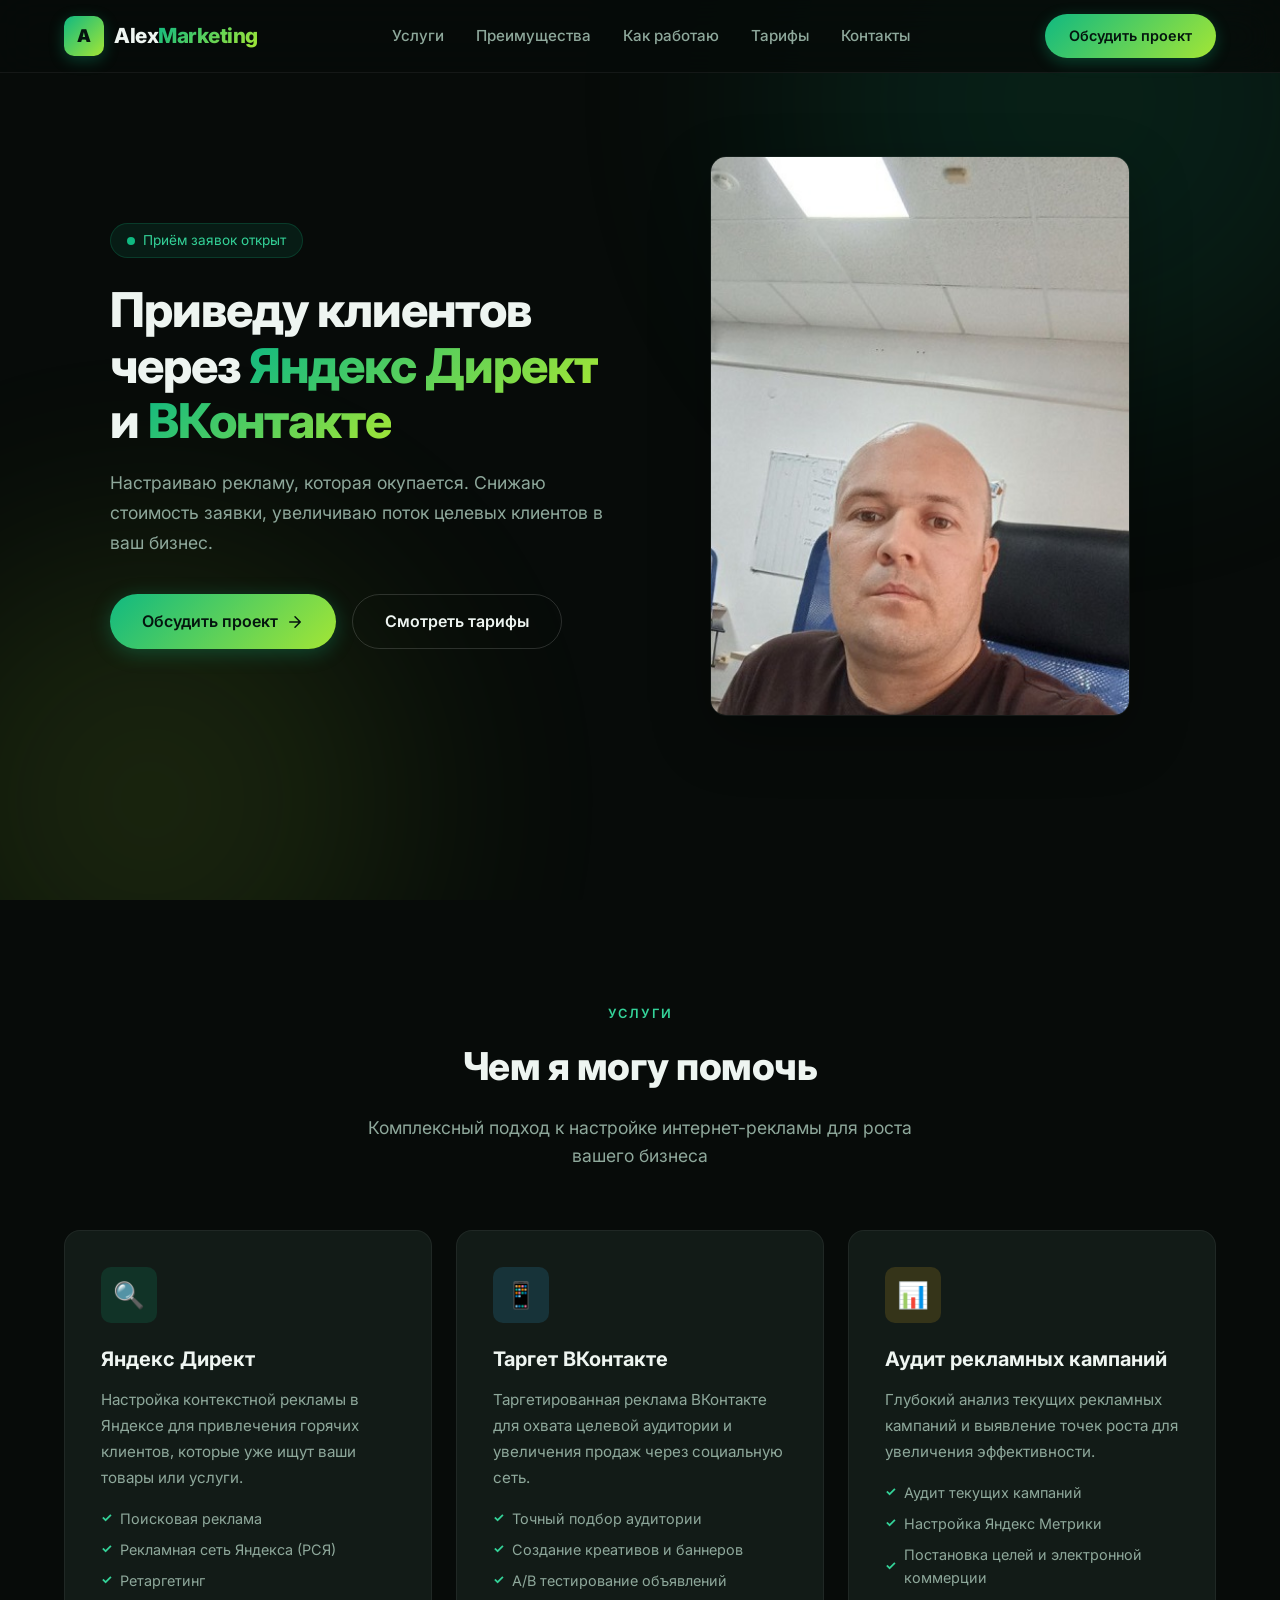
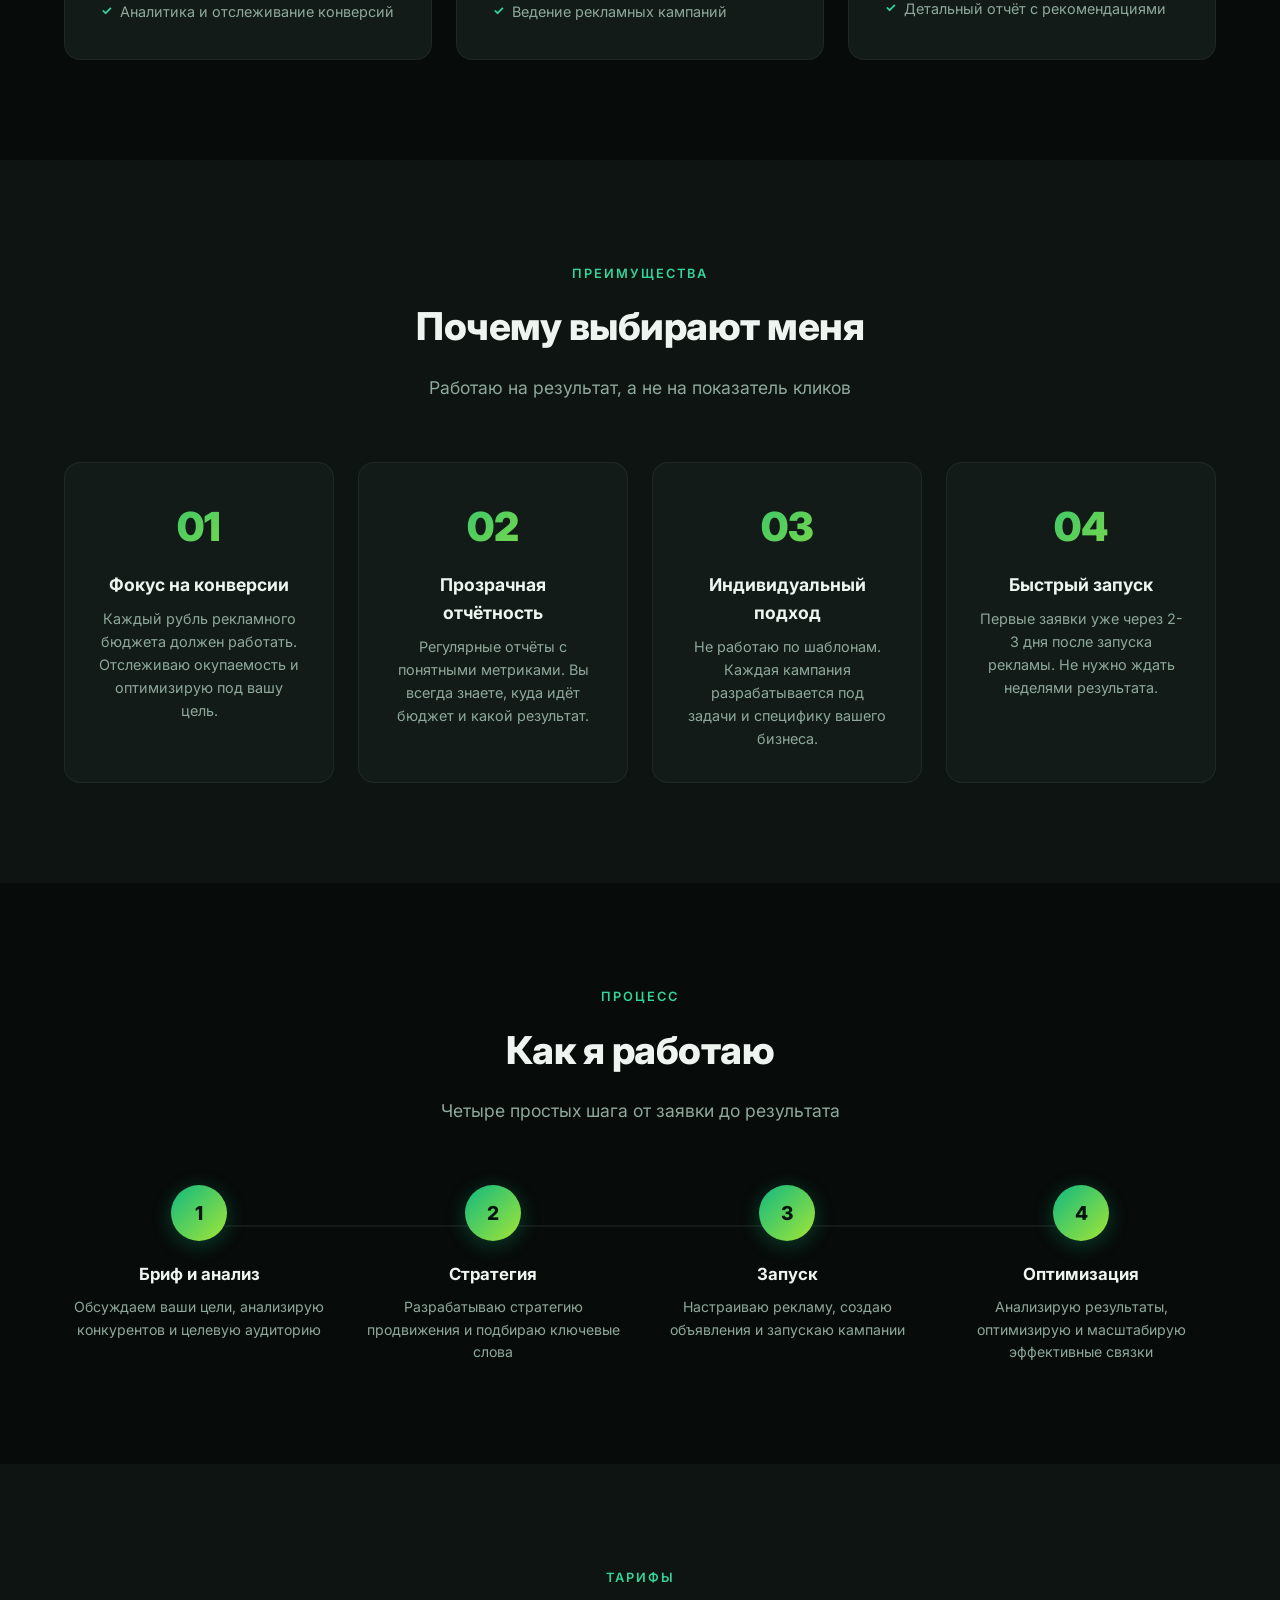
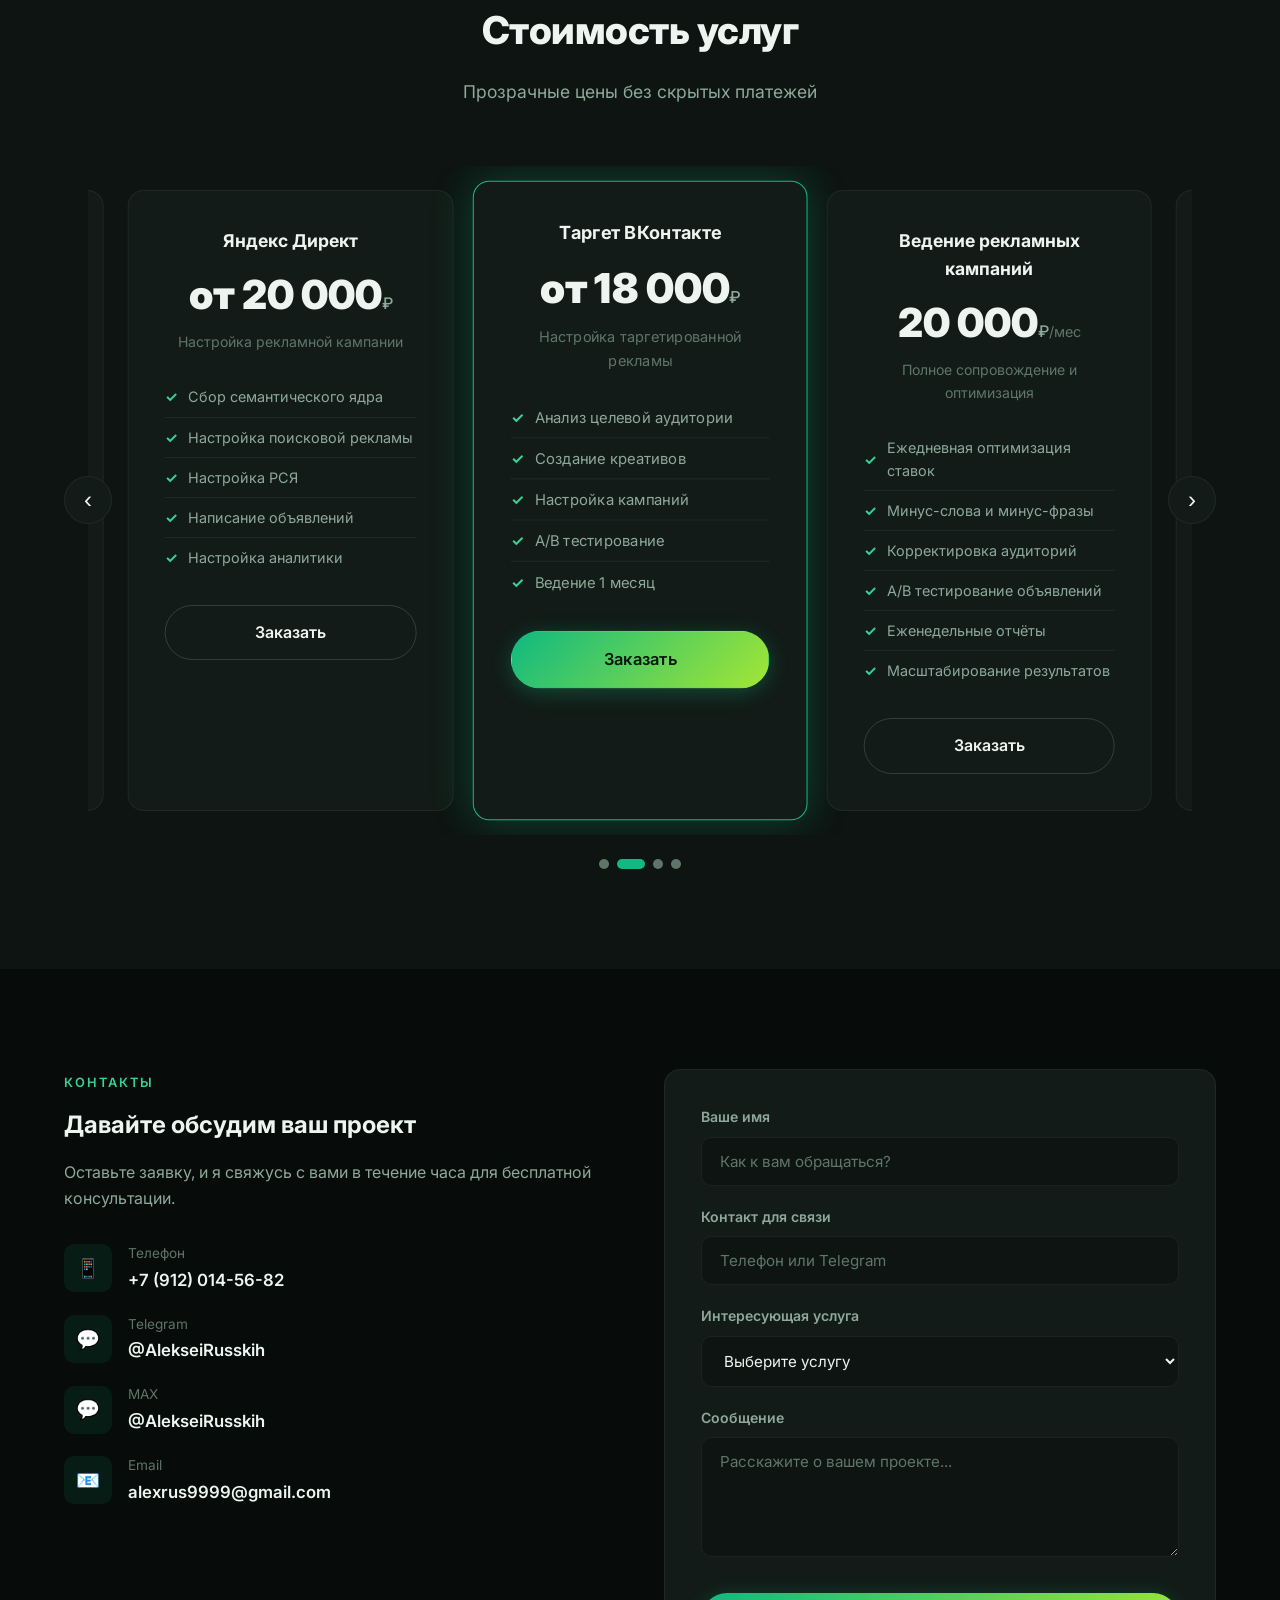
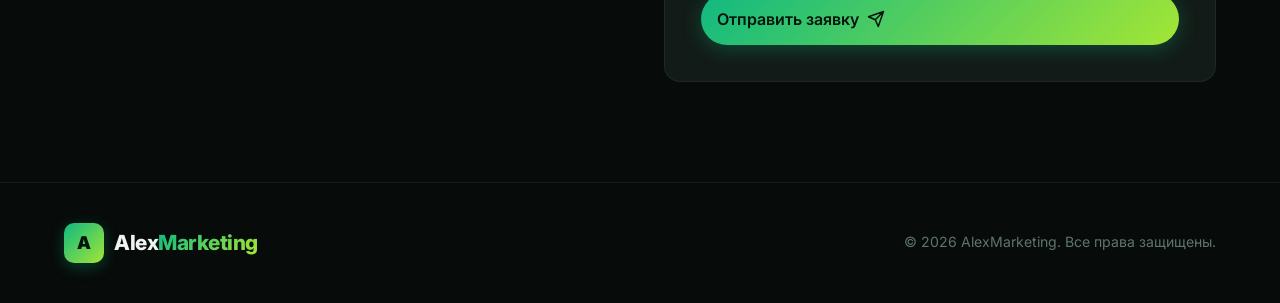
==== newsite.html @ b5abbef8 "Add files via upload" ====
﻿<!DOCTYPE html>
<html lang="ru">
<head>
    <meta charset="UTF-8">
    <meta name="viewport" content="width=device-width, initial-scale=1.0">
    <title>AlexMarketing — Настройка Яндекс Директ и таргета ВКонтакте</title>
    <link rel="preconnect" href="https://fonts.googleapis.com">
    <link href="https://fonts.googleapis.com/css2?family=Inter:wght@300;400;500;600;700;800;900&display=swap" rel="stylesheet">
    <style>
        *, *::before, *::after { margin: 0; padding: 0; box-sizing: border-box; }
        :root {
            --bg-primary: #070b09;
            --bg-secondary: #0d1411;
            --bg-card: #121b17;
            --bg-card-hover: #18241e;
            --accent: #10b981;
            --accent-light: #34d399;
            --accent-glow: rgba(16, 185, 129, 0.3);
            --accent-2: #a3e635;
            --text-primary: #eef5f1;
            --text-secondary: #8ea89b;
            --text-muted: #5f7569;
            --on-accent: #04150e;
            --border: rgba(255, 255, 255, 0.06);
            --gradient-1: linear-gradient(135deg, #10b981, #a3e635);
            --radius: 16px;
            --radius-sm: 10px;
            --transition: 0.3s cubic-bezier(0.4, 0, 0.2, 1);
        }
        html { scroll-behavior: smooth; }
        body {
            font-family: 'Inter', 'Segoe UI', -apple-system, BlinkMacSystemFont, Roboto, sans-serif;
            background: var(--bg-primary);
            color: var(--text-primary);
            line-height: 1.6;
            overflow-x: hidden;
        }
        a { text-decoration: none; color: inherit; transition: var(--transition); }
        ul { list-style: none; }
        .container { max-width: 1200px; margin: 0 auto; padding: 0 24px; }
        .bg-glow {
            position: fixed; top: 0; left: 0; width: 100%; height: 100%;
            pointer-events: none; z-index: 0; overflow: hidden;
        }
        .bg-glow::before, .bg-glow::after {
            content: ''; position: absolute; border-radius: 50%;
            filter: blur(120px); opacity: 0.12;
        }
        .bg-glow::before {
            width: 600px; height: 600px; background: var(--accent);
            top: -200px; right: -100px;
            animation: floatGlow 8s ease-in-out infinite;
        }
        .bg-glow::after {
            width: 500px; height: 500px; background: var(--accent-2);
            bottom: -150px; left: -100px;
            animation: floatGlow 10s ease-in-out infinite reverse;
        }
        @keyframes floatGlow {
            0%, 100% { transform: translate(0, 0) scale(1); }
            50% { transform: translate(40px, 30px) scale(1.1); }
        }
        header {
            position: fixed; top: 0; left: 0; right: 0; z-index: 100;
            background: rgba(7, 11, 9, 0.85);
            backdrop-filter: blur(20px);
            border-bottom: 1px solid var(--border);
        }
        header .container {
            display: flex; align-items: center; justify-content: space-between; height: 72px;
        }
        .logo {
            display: flex; align-items: center; gap: 10px;
            font-size: 1.3rem; font-weight: 800; letter-spacing: -0.5px;
        }
        .logo-icon {
            width: 40px; height: 40px; background: var(--gradient-1);
            border-radius: var(--radius-sm); display: flex; align-items: center;
            justify-content: center; font-size: 1.1rem; font-weight: 900;
            color: var(--on-accent); box-shadow: 0 4px 15px var(--accent-glow);
        }
        .logo-text span {
            background: var(--gradient-1);
            -webkit-background-clip: text;
            -webkit-text-fill-color: transparent;
            background-clip: text;
        }
        nav ul { display: flex; gap: 32px; }
        nav a { color: var(--text-secondary); font-weight: 500; font-size: 0.95rem; position: relative; }
        nav a::after {
            content: ''; position: absolute; bottom: -4px; left: 0;
            width: 0; height: 2px; background: var(--gradient-1);
            border-radius: 2px; transition: var(--transition);
        }
        nav a:hover { color: var(--text-primary); }
        nav a:hover::after { width: 100%; }
        .header-cta {
            background: var(--gradient-1); color: var(--on-accent); padding: 10px 24px;
            border-radius: 50px; font-weight: 600; font-size: 0.9rem;
            box-shadow: 0 4px 15px var(--accent-glow);
        }
        .header-cta:hover { transform: translateY(-1px); box-shadow: 0 6px 20px var(--accent-glow); }
        .burger {
            display: none; flex-direction: column; gap: 5px; cursor: pointer;
            background: none; border: none; padding: 4px;
        }
        .burger span { width: 26px; height: 2px; background: var(--text-primary); border-radius: 2px; transition: var(--transition); }
        .hero { position: relative; z-index: 1; min-height: 100vh; display: flex; align-items: center; padding-top: 72px; }
        .hero .container { display: grid; grid-template-columns: 1fr 1fr; gap: 60px; align-items: center; }
        .hero-badge {
            display: inline-flex; align-items: center; gap: 8px;
            background: rgba(16, 185, 129, 0.1); border: 1px solid rgba(16, 185, 129, 0.2);
            padding: 6px 16px; border-radius: 50px; font-size: 0.85rem;
            color: var(--accent-light); margin-bottom: 24px;
        }
        .hero-badge::before {
            content: ''; width: 8px; height: 8px; background: var(--accent);
            border-radius: 50%; animation: pulse 2s infinite;
        }
        @keyframes pulse {
            0%, 100% { opacity: 1; transform: scale(1); }
            50% { opacity: 0.5; transform: scale(1.5); }
        }
        .hero h1 { font-size: 3rem; font-weight: 800; line-height: 1.15; letter-spacing: -1px; margin-bottom: 20px; }
        .hero h1 .gradient-text {
            background: var(--gradient-1);
            -webkit-background-clip: text;
            -webkit-text-fill-color: transparent;
            background-clip: text;
        }
        .hero p { font-size: 1.1rem; color: var(--text-secondary); margin-bottom: 36px; max-width: 500px; line-height: 1.7; }
        .hero-buttons { display: flex; gap: 16px; flex-wrap: wrap; }
        .btn {
            display: inline-flex; align-items: center; gap: 8px; padding: 14px 32px;
            border-radius: 50px; font-weight: 600; font-size: 1rem; cursor: pointer;
            border: none; transition: var(--transition); font-family: inherit;
        }
        .btn-primary { background: var(--gradient-1); color: var(--on-accent); box-shadow: 0 4px 20px var(--accent-glow); }
        .btn-primary:hover { transform: translateY(-2px); box-shadow: 0 8px 30px var(--accent-glow); }
        .btn-outline { background: transparent; color: var(--text-primary); border: 1px solid rgba(255, 255, 255, 0.15); }
        .btn-outline:hover { border-color: var(--accent); background: rgba(16, 185, 129, 0.05); }
        .hero-visual { position: relative; display: flex; justify-content: center; }
        /* Фото на главном экране */
        .hero-photo {
            width: 100%;
            max-width: 420px;
            aspect-ratio: 3 / 4;
            border-radius: var(--radius);
            overflow: hidden;
            position: relative;
            border: 1px solid var(--border);
            box-shadow: 0 20px 60px rgba(0, 0, 0, 0.3);
            animation: floatPhoto 4s ease-in-out infinite;
        }
        .hero-photo img {
            position: absolute;
            inset: 0;
            width: 100%;
            height: 100%;
            object-fit: cover;
            object-position: top center;
        }
        .hero-photo-placeholder {
            position: absolute;
            inset: 0;
            background: var(--bg-card);
            display: flex;
            flex-direction: column;
            align-items: center;
            justify-content: center;
            display: none;
        }
        @keyframes floatPhoto {
            0%, 100% { transform: translateY(0); }
            50% { transform: translateY(-8px); }
        }
        .hero-card {
            background: var(--bg-card); border: 1px solid var(--border);
            border-radius: var(--radius); padding: 32px; width: 100%; max-width: 440px;
            box-shadow: 0 20px 60px rgba(0, 0, 0, 0.3);
        }
        .hero-card-header { display: flex; align-items: center; gap: 8px; margin-bottom: 24px; }
        .hero-card-dot { width: 12px; height: 12px; border-radius: 50%; }
        .dot-red { background: #ef4444; }
        .dot-yellow { background: #eab308; }
        .dot-green { background: #22c55e; }
        .stat-grid { display: grid; grid-template-columns: 1fr 1fr; gap: 16px; }
        .stat-item { background: var(--bg-secondary); border-radius: var(--radius-sm); padding: 20px; text-align: center; }
        .stat-number {
            font-size: 1.8rem; font-weight: 800;
            background: var(--gradient-1);
            -webkit-background-clip: text;
            -webkit-text-fill-color: transparent;
            background-clip: text;
        }
        .stat-label { font-size: 0.8rem; color: var(--text-muted); margin-top: 4px; text-transform: uppercase; letter-spacing: 0.5px; }
        .floating-badge {
            position: absolute; background: var(--bg-card); border: 1px solid var(--border);
            border-radius: var(--radius-sm); padding: 12px 18px; display: flex;
            align-items: center; gap: 10px; font-size: 0.85rem; font-weight: 600;
            box-shadow: 0 10px 30px rgba(0, 0, 0, 0.2); animation: float 4s ease-in-out infinite;
        }
        .floating-badge.top-right { top: -20px; right: -20px; }
        .floating-badge.bottom-left { bottom: -15px; left: -20px; animation-delay: 2s; }
        @keyframes float {
            0%, 100% { transform: translateY(0); }
            50% { transform: translateY(-10px); }
        }
        section { position: relative; z-index: 1; padding: 100px 0; }
        .section-header { text-align: center; margin-bottom: 60px; }
        .section-label {
            display: inline-block; font-size: 0.8rem; text-transform: uppercase;
            letter-spacing: 2px; color: var(--accent-light); font-weight: 600; margin-bottom: 12px;
        }
        .section-title { font-size: 2.4rem; font-weight: 800; letter-spacing: -0.5px; margin-bottom: 16px; }
        .section-subtitle { color: var(--text-secondary); font-size: 1.1rem; max-width: 600px; margin: 0 auto; }
        .services-grid { display: grid; grid-template-columns: repeat(3, 1fr); gap: 24px; }
        .service-card {
            background: var(--bg-card); border: 1px solid var(--border);
            border-radius: var(--radius); padding: 36px; transition: var(--transition);
            position: relative; overflow: hidden;
        }
        .service-card::before {
            content: ''; position: absolute; top: 0; left: 0; right: 0;
            height: 3px; background: var(--gradient-1); opacity: 0; transition: var(--transition);
        }
        .service-card:hover { background: var(--bg-card-hover); transform: translateY(-4px); border-color: rgba(16, 185, 129, 0.2); }
        .service-card:hover::before { opacity: 1; }
        .service-icon {
            width: 56px; height: 56px; border-radius: var(--radius-sm);
            display: flex; align-items: center; justify-content: center;
            font-size: 1.6rem; margin-bottom: 20px;
        }
        .service-icon.purple { background: rgba(16, 185, 129, 0.15); }
        .service-icon.cyan { background: rgba(56, 189, 248, 0.15); }
        .service-icon.pink { background: rgba(251, 191, 36, 0.15); }
        .service-icon.green { background: rgba(163, 230, 53, 0.15); }
        .service-card h3 { font-size: 1.25rem; font-weight: 700; margin-bottom: 12px; }
        .service-card p { color: var(--text-secondary); font-size: 0.95rem; line-height: 1.7; }
        .service-features { margin-top: 16px; display: flex; flex-direction: column; gap: 8px; }
        .service-features li { display: flex; align-items: center; gap: 8px; font-size: 0.9rem; color: var(--text-secondary); }
        .service-features li::before { content: '\2713'; color: var(--accent-light); font-weight: 700; font-size: 0.8rem; }
        .advantages-grid { display: grid; grid-template-columns: repeat(4, 1fr); gap: 24px; }
        .advantage-card {
            background: var(--bg-card); border: 1px solid var(--border);
            border-radius: var(--radius); padding: 32px; text-align: center; transition: var(--transition);
        }
        .advantage-card:hover { border-color: rgba(16, 185, 129, 0.2); transform: translateY(-4px); }
        .advantage-number {
            font-size: 2.5rem; font-weight: 900;
            background: var(--gradient-1);
            -webkit-background-clip: text;
            -webkit-text-fill-color: transparent;
            background-clip: text;
            margin-bottom: 12px;
        }
        .advantage-card h3 { font-size: 1.1rem; font-weight: 700; margin-bottom: 8px; }
        .advantage-card p { color: var(--text-secondary); font-size: 0.9rem; }
        .process-steps { display: grid; grid-template-columns: repeat(4, 1fr); gap: 24px; position: relative; }
        .process-steps::before {
            content: ''; position: absolute; top: 40px;
            left: 12.5%; right: 12.5%; height: 2px; background: var(--border);
        }
        .step { text-align: center; position: relative; }
        .step-number {
            width: 56px; height: 56px; border-radius: 50%;
            background: var(--gradient-1); display: flex; align-items: center;
            justify-content: center; font-size: 1.2rem; font-weight: 800; color: var(--on-accent);
            margin: 0 auto 20px; position: relative; z-index: 1; box-shadow: 0 4px 20px var(--accent-glow);
        }
        .step h3 { font-size: 1.05rem; font-weight: 700; margin-bottom: 8px; }
        .step p { color: var(--text-secondary); font-size: 0.88rem; }
        .pricing-grid { display: grid; grid-template-columns: repeat(3, 1fr); gap: 24px; }
        .pricing-card {
            background: var(--bg-card); border: 1px solid var(--border);
            border-radius: var(--radius); padding: 36px; text-align: center;
            transition: var(--transition); position: relative;
        }
        .pricing-card.featured { border-color: var(--accent); box-shadow: 0 0 40px var(--accent-glow); transform: scale(1.03); }
        .pricing-card.featured .pricing-badge { display: inline-block; }
        .pricing-badge {
            display: none; position: absolute; top: -12px; left: 50%;
            transform: translateX(-50%); background: var(--gradient-1);
            color: var(--on-accent); font-size: 0.75rem; font-weight: 700;
            padding: 4px 16px; border-radius: 50px; text-transform: uppercase; letter-spacing: 1px;
        }
        .pricing-card:hover { transform: translateY(-4px); border-color: rgba(16, 185, 129, 0.3); }
        .pricing-card.featured:hover { transform: scale(1.03) translateY(-4px); }
        /* Pricing slider */
        .pricing-slider {
            position: relative;
            display: flex;
            align-items: center;
            gap: 16px;
        }
        .pricing-viewport {
            overflow: hidden;
            flex: 1;
            padding: 24px 40px;
            margin: 0 -40px;
        }
        .pricing-track {
            display: flex;
            transition: transform 0.5s cubic-bezier(0.4, 0, 0.2, 1);
            gap: 24px;
        }
        .pricing-track .pricing-card {
            flex-shrink: 0;
            transition: border-color 0.4s, box-shadow 0.4s, transform 0.4s;
        }
        .pricing-card.active {
            border-color: var(--accent) !important;
            box-shadow: 0 0 40px var(--accent-glow);
            transform: scale(1.03);
        }
        .pricing-card.active .btn {
            background: var(--gradient-1) !important;
            color: var(--on-accent) !important;
            border-color: transparent !important;
            box-shadow: 0 4px 20px var(--accent-glow);
        }
        .slider-btn {
            width: 48px;
            height: 48px;
            border-radius: 50%;
            border: 1px solid var(--border);
            background: var(--bg-card);
            color: var(--text-primary);
            font-size: 1.5rem;
            cursor: pointer;
            display: flex;
            align-items: center;
            justify-content: center;
            transition: var(--transition);
            flex-shrink: 0;
            z-index: 2;
        }
        .slider-btn:hover {
            border-color: var(--accent);
            background: rgba(16, 185, 129, 0.1);
            color: var(--accent-light);
        }
        .slider-btn:disabled {
            opacity: 0.3;
            cursor: default;
        }
        .slider-btn:disabled:hover {
            border-color: var(--border);
            background: var(--bg-card);
            color: var(--text-primary);
        }
        .slider-dots {
            display: flex;
            justify-content: center;
            gap: 8px;
            margin-top: 24px;
        }
        .slider-dot {
            width: 10px;
            height: 10px;
            border-radius: 50%;
            background: var(--text-muted);
            border: none;
            cursor: pointer;
            transition: var(--transition);
            padding: 0;
        }
        .slider-dot.active {
            background: var(--accent);
            width: 28px;
            border-radius: 5px;
        }
        .pricing-name { font-size: 1.1rem; font-weight: 700; margin-bottom: 8px; }
        .pricing-price { font-size: 2.5rem; font-weight: 900; margin-bottom: 4px; }
        .pricing-price span { font-size: 1rem; font-weight: 500; color: var(--text-secondary); }
        .pricing-desc { color: var(--text-muted); font-size: 0.88rem; margin-bottom: 24px; }
        .pricing-features { text-align: left; margin-bottom: 28px; }
        .pricing-features li { padding: 8px 0; font-size: 0.9rem; color: var(--text-secondary); display: flex; align-items: center; gap: 10px; border-bottom: 1px solid var(--border); }
        .pricing-features li:last-child { border-bottom: none; }
        .pricing-features li::before { content: '\2713'; color: var(--accent-light); font-weight: 700; }
        .contact-wrapper { display: grid; grid-template-columns: 1fr 1fr; gap: 48px; align-items: start; }
        .contact-info h3 { font-size: 1.5rem; font-weight: 700; margin-bottom: 16px; }
        .contact-info > p { color: var(--text-secondary); margin-bottom: 32px; font-size: 1rem; }
        .contact-item { display: flex; align-items: center; gap: 16px; margin-bottom: 20px; }
        .contact-item-icon {
            width: 48px; height: 48px; border-radius: var(--radius-sm);
            background: rgba(16, 185, 129, 0.1); display: flex; align-items: center;
            justify-content: center; font-size: 1.2rem; flex-shrink: 0;
        }
        .contact-item-text { font-size: 0.85rem; color: var(--text-muted); }
        .contact-item-value { font-size: 1.05rem; font-weight: 600; margin-top: 2px; }
        .contact-item-value a:hover { color: var(--accent-light); }
        .contact-form {
            background: var(--bg-card); border: 1px solid var(--border);
            border-radius: var(--radius); padding: 36px;
        }
        .form-group { margin-bottom: 20px; }
        .form-group label { display: block; font-size: 0.88rem; font-weight: 600; margin-bottom: 8px; color: var(--text-secondary); }
        .form-group input, .form-group textarea, .form-group select {
            width: 100%; padding: 14px 18px; background: var(--bg-secondary);
            border: 1px solid var(--border); border-radius: var(--radius-sm);
            color: var(--text-primary); font-size: 0.95rem; font-family: inherit;
            transition: var(--transition); outline: none;
        }
        .form-group input::placeholder, .form-group textarea::placeholder { color: var(--text-muted); }
        .form-group input:focus, .form-group textarea:focus, .form-group select:focus { border-color: var(--accent); box-shadow: 0 0 0 3px var(--accent-glow); }
        .form-group textarea { resize: vertical; min-height: 120px; }
        .form-group select option { background: var(--bg-secondary); color: var(--text-primary); }
        .btn-submit { width: 100%; padding: 16px; font-size: 1rem; margin-top: 8px; }
        footer { position: relative; z-index: 1; border-top: 1px solid var(--border); padding: 40px 0; }
        footer .container { display: flex; align-items: center; justify-content: space-between; flex-wrap: wrap; gap: 16px; }
        footer p { color: var(--text-muted); font-size: 0.88rem; }
        .success-message { display: none; text-align: center; padding: 40px 20px; }
        .success-message.show { display: block; }
        .success-message .checkmark { font-size: 3rem; margin-bottom: 16px; }
        .success-message h3 { font-size: 1.3rem; margin-bottom: 8px; }
        .success-message p { color: var(--text-secondary); }
        @media (max-width: 1024px) {
            .hero .container { grid-template-columns: 1fr; text-align: center; }
            .hero p { margin-left: auto; margin-right: auto; }
            .hero-buttons { justify-content: center; }
            .hero-visual { margin-top: 40px; }
            .floating-badge.top-right { right: 0; }
            .floating-badge.bottom-left { left: 0; }
            .services-grid { grid-template-columns: 1fr; }
            .advantages-grid { grid-template-columns: repeat(2, 1fr); }
            .process-steps { grid-template-columns: repeat(2, 1fr); }
            .process-steps::before { display: none; }
            .pricing-slider { gap: 0; }
            .pricing-track .pricing-card { min-width: 100%; }
            .slider-btn { display: none; }
            .slider-dots { display: flex; }
            .contact-wrapper { grid-template-columns: 1fr; }
        }
        @media (max-width: 768px) {
            .hero h1 { font-size: 2.2rem; }
            .section-title { font-size: 1.8rem; }
            nav ul { display: none; }
            .burger { display: flex; }
            .header-cta { display: none; }
            nav.open ul {
                display: flex; flex-direction: column; position: absolute;
                top: 72px; left: 0; right: 0;
                background: rgba(7, 11, 9, 0.95); backdrop-filter: blur(20px);
                padding: 24px; gap: 20px; border-bottom: 1px solid var(--border);
            }
            .advantages-grid { grid-template-columns: 1fr; }
            .process-steps { grid-template-columns: 1fr; }
        }
        @media (max-width: 480px) {
            .hero h1 { font-size: 1.8rem; }
            .hero-buttons { flex-direction: column; align-items: center; }
            .btn { width: 100%; justify-content: center; }
        }
    </style>
</head>
<body>
    <div class="bg-glow"></div>
    <header>
        <div class="container">
            <a href="#" class="logo">
                <div class="logo-icon">A</div>
                <div class="logo-text">Alex<span>Marketing</span></div>
            </a>
            <nav id="mainNav">
                <ul>
                    <li><a href="#services">Услуги</a></li>
                    <li><a href="#advantages">Преимущества</a></li>
                    <li><a href="#process">Как работаю</a></li>
                    <li><a href="#pricing">Тарифы</a></li>
                    <li><a href="#contact">Контакты</a></li>
                </ul>
            </nav>
            <a href="#contact" class="header-cta">Обсудить проект</a>
            <button class="burger" id="burger" aria-label="Меню">
                <span></span><span></span><span></span>
            </button>
        </div>
    </header>
    <section class="hero" id="hero">
        <div class="container">
            <div class="hero-content">
                <div class="hero-badge">Приём заявок открыт</div>
                <h1>Приведу клиентов<br>через <span class="gradient-text">Яндекс Директ</span><br>и <span class="gradient-text">ВКонтакте</span></h1>
                <p>Настраиваю рекламу, которая окупается. Снижаю стоимость заявки, увеличиваю поток целевых клиентов в ваш бизнес.</p>
                <div class="hero-buttons">
                    <a href="#contact" class="btn btn-primary">Обсудить проект <svg width="18" height="18" viewBox="0 0 24 24" fill="none" stroke="currentColor" stroke-width="2" stroke-linecap="round" stroke-linejoin="round"><path d="M5 12h14M12 5l7 7-7 7"/></svg></a>
                    <a href="#pricing" class="btn btn-outline">Смотреть тарифы</a>
                </div>
            </div>
            <div class="hero-visual">
                <div class="hero-photo">
                    <img src="photo.jpg" alt="Alex — специалист по рекламе" onerror="this.style.display='none'; this.nextElementSibling.style.display='flex';">
                    <div class="hero-photo-placeholder">
                        <div class="logo-icon" style="width:60px;height:60px;font-size:1.5rem;">A</div>
                        <p style="margin-top:12px;font-size:0.85rem;color:var(--text-muted);">photo.jpg</p>
                    </div>
                </div>
            </div>
        </div>
    </section>
    <section id="services">
        <div class="container">
            <div class="section-header">
                <div class="section-label">Услуги</div>
                <h2 class="section-title">Чем я могу помочь</h2>
                <p class="section-subtitle">Комплексный подход к настройке интернет-рекламы для роста вашего бизнеса</p>
            </div>
            <div class="services-grid">
                <div class="service-card">
                    <div class="service-icon purple">&#x1F50D;</div>
                    <h3>Яндекс Директ</h3>
                    <p>Настройка контекстной рекламы в Яндексе для привлечения горячих клиентов, которые уже ищут ваши товары или услуги.</p>
                    <ul class="service-features">
                        <li>Поисковая реклама</li>
                        <li>Рекламная сеть Яндекса (РСЯ)</li>
                        <li>Ретаргетинг</li>
                        <li>Аналитика и отслеживание конверсий</li>
                    </ul>
                </div>
                <div class="service-card">
                    <div class="service-icon cyan">&#x1F4F1;</div>
                    <h3>Таргет ВКонтакте</h3>
                    <p>Таргетированная реклама ВКонтакте для охвата целевой аудитории и увеличения продаж через социальную сеть.</p>
                    <ul class="service-features">
                        <li>Точный подбор аудитории</li>
                        <li>Создание креативов и баннеров</li>
                        <li>A/B тестирование объявлений</li>
                        <li>Ведение рекламных кампаний</li>
                    </ul>
                </div>
                <div class="service-card">
                    <div class="service-icon pink">&#x1F4CA;</div>
                    <h3>Аудит рекламных кампаний</h3>
                    <p>Глубокий анализ текущих рекламных кампаний и выявление точек роста для увеличения эффективности.</p>
                    <ul class="service-features">
                        <li>Аудит текущих кампаний</li>
                        <li>Настройка Яндекс Метрики</li>
                        <li>Постановка целей и электронной коммерции</li>
                        <li>Детальный отчёт с рекомендациями</li>
                    </ul>
                </div>
            </div>
        </div>
    </section>
    <section id="advantages" style="background: var(--bg-secondary);">
        <div class="container">
            <div class="section-header">
                <div class="section-label">Преимущества</div>
                <h2 class="section-title">Почему выбирают меня</h2>
                <p class="section-subtitle">Работаю на результат, а не на показатель кликов</p>
            </div>
            <div class="advantages-grid">
                <div class="advantage-card">
                    <div class="advantage-number">01</div>
                    <h3>Фокус на конверсии</h3>
                    <p>Каждый рубль рекламного бюджета должен работать. Отслеживаю окупаемость и оптимизирую под вашу цель.</p>
                </div>
                <div class="advantage-card">
                    <div class="advantage-number">02</div>
                    <h3>Прозрачная отчётность</h3>
                    <p>Регулярные отчёты с понятными метриками. Вы всегда знаете, куда идёт бюджет и какой результат.</p>
                </div>
                <div class="advantage-card">
                    <div class="advantage-number">03</div>
                    <h3>Индивидуальный подход</h3>
                    <p>Не работаю по шаблонам. Каждая кампания разрабатывается под задачи и специфику вашего бизнеса.</p>
                </div>
                <div class="advantage-card">
                    <div class="advantage-number">04</div>
                    <h3>Быстрый запуск</h3>
                    <p>Первые заявки уже через 2-3 дня после запуска рекламы. Не нужно ждать неделями результата.</p>
                </div>
            </div>
        </div>
    </section>
    <section id="process">
        <div class="container">
            <div class="section-header">
                <div class="section-label">Процесс</div>
                <h2 class="section-title">Как я работаю</h2>
                <p class="section-subtitle">Четыре простых шага от заявки до результата</p>
            </div>
            <div class="process-steps">
                <div class="step">
                    <div class="step-number">1</div>
                    <h3>Бриф и анализ</h3>
                    <p>Обсуждаем ваши цели, анализирую конкурентов и целевую аудиторию</p>
                </div>
                <div class="step">
                    <div class="step-number">2</div>
                    <h3>Стратегия</h3>
                    <p>Разрабатываю стратегию продвижения и подбираю ключевые слова</p>
                </div>
                <div class="step">
                    <div class="step-number">3</div>
                    <h3>Запуск</h3>
                    <p>Настраиваю рекламу, создаю объявления и запускаю кампании</p>
                </div>
                <div class="step">
                    <div class="step-number">4</div>
                    <h3>Оптимизация</h3>
                    <p>Анализирую результаты, оптимизирую и масштабирую эффективные связки</p>
                </div>
            </div>
        </div>
    </section>
    <section id="pricing" style="background: var(--bg-secondary);">
        <div class="container">
            <div class="section-header">
                <div class="section-label">Тарифы</div>
                <h2 class="section-title">Стоимость услуг</h2>
                <p class="section-subtitle">Прозрачные цены без скрытых платежей</p>
            </div>
            <div class="pricing-slider">
                <button class="slider-btn slider-btn-prev" id="pricingPrev" aria-label="Назад">&#x2039;</button>
                <div class="pricing-viewport" id="pricingViewport">
                    <div class="pricing-track" id="pricingTrack">
                        <div class="pricing-card">
                            <div class="pricing-name">Яндекс Директ</div>
                            <div class="pricing-price">от 20 000<span>₽</span></div>
                            <div class="pricing-desc">Настройка рекламной кампании</div>
                            <ul class="pricing-features">
                                <li>Сбор семантического ядра</li>
                                <li>Настройка поисковой рекламы</li>
                                <li>Настройка РСЯ</li>
                                <li>Написание объявлений</li>
                                <li>Настройка аналитики</li>
                            </ul>
                            <a href="#contact" class="btn btn-outline" style="width:100%;justify-content:center;">Заказать</a>
                        </div>
                        <div class="pricing-card">
                            <div class="pricing-name">Таргет ВКонтакте</div>
                            <div class="pricing-price">от 18 000<span>₽</span></div>
                            <div class="pricing-desc">Настройка таргетированной рекламы</div>
                            <ul class="pricing-features">
                                <li>Анализ целевой аудитории</li>
                                <li>Создание креативов</li>
                                <li>Настройка кампаний</li>
                                <li>A/B тестирование</li>
                                <li>Ведение 1 месяц</li>
                            </ul>
                            <a href="#contact" class="btn btn-outline" style="width:100%;justify-content:center;">Заказать</a>
                        </div>
                        <div class="pricing-card">
                            <div class="pricing-name">Ведение рекламных кампаний</div>
                            <div class="pricing-price">20 000<span>₽</span><span style="font-size:0.9rem;font-weight:400;color:var(--text-muted)">/мес</span></div>
                            <div class="pricing-desc">Полное сопровождение и оптимизация</div>
                            <ul class="pricing-features">
                                <li>Ежедневная оптимизация ставок</li>
                                <li>Минус-слова и минус-фразы</li>
                                <li>Корректировка аудиторий</li>
                                <li>А/B тестирование объявлений</li>
                                <li>Еженедельные отчёты</li>
                                <li>Масштабирование результатов</li>
                            </ul>
                            <a href="#contact" class="btn btn-outline" style="width:100%;justify-content:center;">Заказать</a>
                        </div>
                        <div class="pricing-card">
                            <div class="pricing-name">Аудит рекламных кампаний</div>
                            <div class="pricing-price" style="color: var(--accent-light);">Бесплатно</div>
                            <div class="pricing-desc">Оценка эффективности вашей рекламы</div>
                            <ul class="pricing-features">
                                <li>Анализ текущих кампаний</li>
                                <li>Проверка Яндекс Метрики</li>
                                <li>Поиск точек роста</li>
                                <li>Детальный отчёт с рекомендациями</li>
                                <li>План оптимизации</li>
                            </ul>
                            <a href="#contact" class="btn btn-outline" style="width:100%;justify-content:center;">Заказать</a>
                        </div>
                    </div>
                </div>
                <button class="slider-btn slider-btn-next" id="pricingNext" aria-label="Вперёд">&#x203A;</button>
            </div>
            <div class="slider-dots" id="pricingDots"></div>
        </div>
    </section>
    <section id="contact">
        <div class="container">
            <div class="contact-wrapper">
                <div class="contact-info">
                    <div class="section-label">Контакты</div>
                    <h3>Давайте обсудим ваш проект</h3>
                    <p>Оставьте заявку, и я свяжусь с вами в течение часа для бесплатной консультации.</p>
                    <div class="contact-item">
                        <div class="contact-item-icon">&#x1F4F1;</div>
                        <div>
                            <div class="contact-item-text">Телефон</div>
                            <div class="contact-item-value"><a href="tel:+79120145682">+7 (912) 014-56-82</a></div>
                        </div>
                    </div>
                    <div class="contact-item">
                        <div class="contact-item-icon">&#x1F4AC;</div>
                        <div>
                            <div class="contact-item-text">Telegram</div>
                            <div class="contact-item-value"><a href="https://t.me/" target="_blank">@AlekseiRusskih</a></div>
                        </div>
                    </div>
                    <div class="contact-item">
                        <div class="contact-item-icon">&#x1F4AC;</div>
                        <div>
                            <div class="contact-item-text">МАХ</div>
                            <div class="contact-item-value"><a href="https://web.max.ru/" target="_blank">@AlekseiRusskih</a></div>
                        </div>
                    </div>
                    <div class="contact-item">
                        <div class="contact-item-icon">&#x1F4E7;</div>
                        <div>
                            <div class="contact-item-text">Email</div>
                            <div class="contact-item-value"><a href="mailto:alex@alexmarketing.ru">alexrus9999@gmail.com</a></div>
                        </div>
                    </div>
                </div>
                <form class="contact-form" id="contactForm" action="https://formsubmit.co/ajax/alexrus9999@gmail.com" method="POST">
                    <!-- FormSubmit настройки -->
                    <input type="hidden" name="_subject" value="Новая заявка с AlexMarketing">
                    <input type="hidden" name="_captcha" value="false">
                    <input type="hidden" name="_template" value="table">
                    <input type="hidden" name="_autoresponse" value="Спасибо за заявку! Я свяжусь с вами в ближайшее время.">
                    
                    <div class="form-group">
                        <label for="name">Ваше имя</label>
                        <input type="text" id="name" name="name" placeholder="Как к вам обращаться?" required>
                    </div>
                    <div class="form-group">
                        <label for="contactMethod">Контакт для связи</label>
                        <input type="text" id="contactMethod" name="contact" placeholder="Телефон или Telegram" required>
                    </div>
                    <div class="form-group">
                        <label for="service">Интересующая услуга</label>
                        <select id="service" name="service">
                            <option value="">Выберите услугу</option>
                            <option value="direct">Яндекс Директ</option>
                            <option value="target">Таргет ВКонтакте</option>
                            <option value="audit">Аудит рекламных кампаний</option>
                            <option value="maintenance">Ведение рекламных кампаний</option>
                        </select>
                    </div>
                    <div class="form-group">
                        <label for="message">Сообщение</label>
                        <textarea id="message" name="message" placeholder="Расскажите о вашем проекте..."></textarea>
                    </div>
                    <button type="submit" class="btn btn-primary btn-submit">
                        Отправить заявку
                        <svg width="18" height="18" viewBox="0 0 24 24" fill="none" stroke="currentColor" stroke-width="2" stroke-linecap="round" stroke-linejoin="round"><path d="M22 2L11 13M22 2l-7 20-4-9-9-4 20-7z"/></svg>
                    </button>
                </form>
            </div>
            <div class="success-message" id="successMessage">
                <div class="checkmark">&#x2705;</div>
                <h3>Заявка отправлена!</h3>
                <p>Я свяжусь с вами в ближайшее время.</p>
            </div>
        </div>
    </section>
    <footer>
        <div class="container">
            <a href="#" class="logo">
                <div class="logo-icon">A</div>
                <div class="logo-text">Alex<span>Marketing</span></div>
            </a>
            <p>&copy; 2026 AlexMarketing. Все права защищены.</p>
        </div>
    </footer>
    <script>
        const burger = document.getElementById('burger');
        const nav = document.getElementById('mainNav');
        burger.addEventListener('click', () => nav.classList.toggle('open'));
        document.querySelectorAll('nav a').forEach(link => link.addEventListener('click', () => nav.classList.remove('open')));
        document.querySelectorAll('a[href^="#"]').forEach(anchor => {
            anchor.addEventListener('click', function(e) {
                e.preventDefault();
                const target = document.querySelector(this.getAttribute('href'));
                if (target) target.scrollIntoView({ behavior: 'smooth', block: 'start' });
            });
        });

        // Form
        const form = document.getElementById('contactForm');
        const successMessage = document.getElementById('successMessage');
        form.addEventListener('submit', function(e) {
            e.preventDefault();

            // Проверка: при локальном открытии файла (file://) FormSubmit AJAX не работает из-за CORS
            if (window.location.protocol === 'file:') {
                const name = form.name.value || 'Клиент';
                const contactVal = form.contact.value || '';
                const service = form.service.value || 'Не указана';
                const message = form.message.value || '';
                const body = encodeURIComponent(
                    'Имя: ' + name + '\nКонтакт: ' + contactVal + '\nУслуга: ' + service + '\nСообщение: ' + message
                );
                window.location.href = 'mailto:alexrus9999@gmail.com?subject=' + encodeURIComponent('Новая заявка с сайта') + '&body=' + body;
                return;
            }

            const button = form.querySelector('.btn-submit');
            const originalText = button.innerHTML;
            button.disabled = true;
            button.textContent = 'Отправка...';

            fetch(form.action, {
                method: 'POST',
                body: new FormData(form),
                headers: { 'Accept': 'application/json' }
            }).then(response => {
                if (!response.ok) {
                    throw new Error('HTTP ' + response.status);
                }
                return response.json();
            }).then(data => {
                if (data.success) {
                    form.reset();
                    form.style.display = 'none';
                    successMessage.classList.add('show');
                    setTimeout(() => { form.style.display = ''; successMessage.classList.remove('show'); }, 5000);
                } else if (data.message && data.message.toLowerCase().includes('confirm')) {
                    // Email не активирован — перенаправляем на обычную отправку для получения письма активации
                    alert('Необходимо активировать email в FormSubmit. Сейчас откроется страница активации.');
                    form.removeEventListener('submit', arguments.callee);
                    form.submit();
                } else {
                    alert(data.message || 'Не удалось отправить заявку. Попробуйте позже.');
                }
            }).catch(err => {
                if (err.message && err.message.includes('Failed to fetch')) {
                    alert('Не удалось отправить. Убедитесь, что сайт открыт через http(s):// (не file://) и интернет подключён.');
                } else {
                    alert('Ошибка соединения. Проверьте интернет и попробуйте снова.');
                }
            }).finally(() => {
                button.disabled = false;
                button.innerHTML = originalText;
            });
        });
        const observer = new IntersectionObserver((entries) => {
            entries.forEach(entry => {
                if (entry.isIntersecting) {
                    entry.target.style.opacity = '1';
                    entry.target.style.transform = 'translateY(0)';
                }
            });
        }, { threshold: 0.1, rootMargin: '0px 0px -50px 0px' });
        document.querySelectorAll('.service-card, .advantage-card, .step').forEach(el => {
            el.style.opacity = '0';
            el.style.transform = 'translateY(30px)';
            el.style.transition = 'opacity 0.6s ease, transform 0.6s ease';
            observer.observe(el);
        });

        // Pricing slider
        (function() {
            const track = document.getElementById('pricingTrack');
            const viewport = document.getElementById('pricingViewport');
            const prevBtn = document.getElementById('pricingPrev');
            const nextBtn = document.getElementById('pricingNext');
            const dotsContainer = document.getElementById('pricingDots');
            const realCards = [...track.querySelectorAll('.pricing-card')];
            const realCount = realCards.length;
            const GAP = 24;
            let activeIdx = 1;

            // Clone edge cards
            const lastClone = realCards[realCount - 1].cloneNode(true);
            const firstClone = realCards[0].cloneNode(true);
            track.insertBefore(lastClone, track.firstChild);
            track.appendChild(firstClone);
            const allItems = [...track.querySelectorAll('.pricing-card')];
            lastClone.classList.add('clone');
            firstClone.classList.add('clone');

            // Create dots
            for (let i = 0; i < realCount; i++) {
                const dot = document.createElement('button');
                dot.className = 'slider-dot' + (i === activeIdx ? ' active' : '');
                dot.addEventListener('click', () => setActive(i));
                dotsContainer.appendChild(dot);
            }

            function getCardWidth() {
                return (viewport.clientWidth - 80 - GAP * 2) / 3;
            }

            function layout() {
                const w = getCardWidth();
                allItems.forEach(card => { card.style.width = w + 'px'; });
            }

            function centerItem(pos) {
                const cardWidth = getCardWidth();
                const offset = 40 + pos * (cardWidth + GAP) + cardWidth / 2 - viewport.clientWidth / 2;
                track.style.transform = 'translateX(-' + offset + 'px)';
            }

            function setActive(idx) {
                activeIdx = idx;
                const pos = idx + 1;
                realCards.forEach((c, i) => {
                    c.classList.toggle('active', i === idx);
                });
                // Highlight matching clone
                allItems.forEach(card => {
                    if (card.classList.contains('clone')) {
                        card.classList.remove('active');
                    }
                });
                if (pos < allItems.length) allItems[pos].classList.add('active');

                dotsContainer.querySelectorAll('.slider-dot').forEach((d, i) => {
                    d.classList.toggle('active', i === idx);
                });
                prevBtn.disabled = idx === 0;
                nextBtn.disabled = idx === realCount - 1;
                centerItem(pos);
            }

            prevBtn.addEventListener('click', () => { if (activeIdx > 0) setActive(activeIdx - 1); });
            nextBtn.addEventListener('click', () => { if (activeIdx < realCount - 1) setActive(activeIdx + 1); });

            // Swipe
            let startX = 0;
            track.addEventListener('touchstart', (e) => { startX = e.touches[0].clientX; }, { passive: true });
            track.addEventListener('touchend', (e) => {
                const diff = startX - e.changedTouches[0].clientX;
                if (Math.abs(diff) > 50) {
                    if (diff > 0 && activeIdx < realCount - 1) setActive(activeIdx + 1);
                    else if (diff < 0 && activeIdx > 0) setActive(activeIdx - 1);
                }
            }, { passive: true });

            window.addEventListener('resize', () => { layout(); centerItem(activeIdx + 1); });

            layout();
            setActive(activeIdx);
        })();
    </script>
</body>
</html>
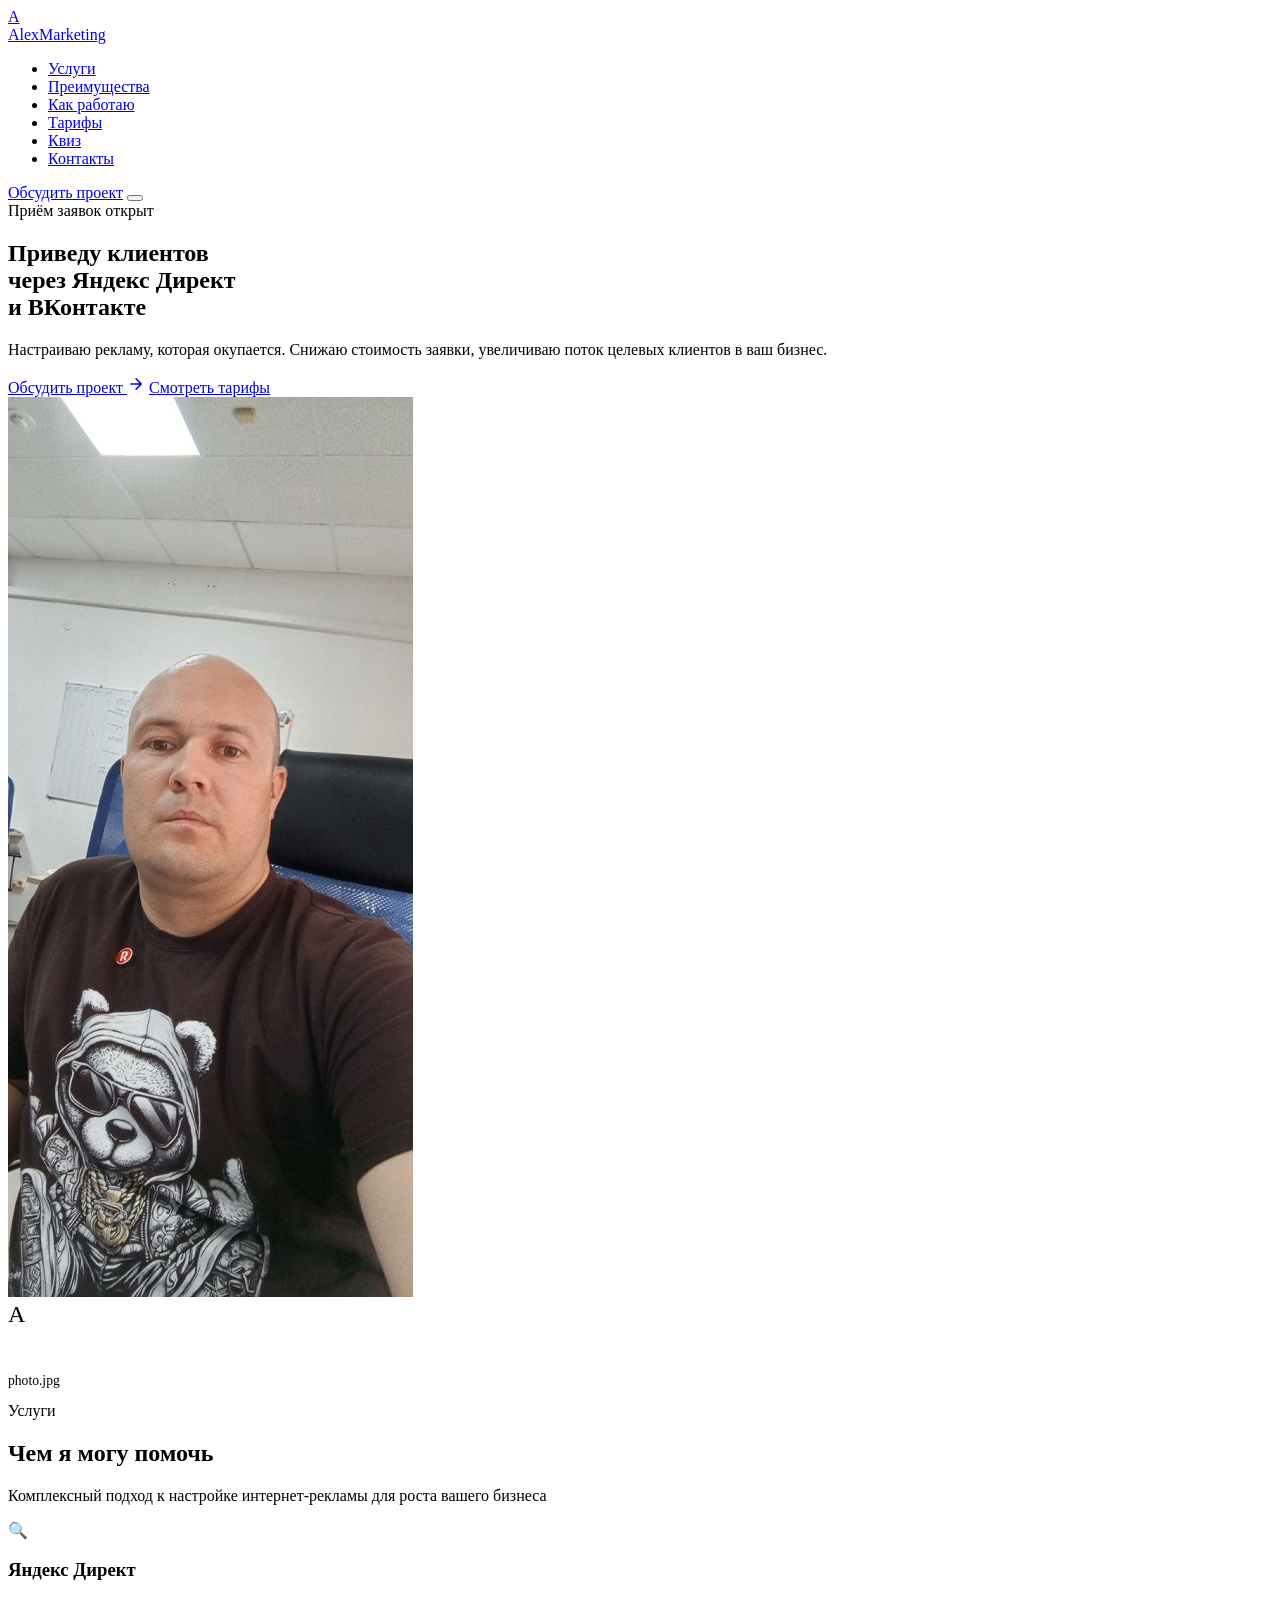
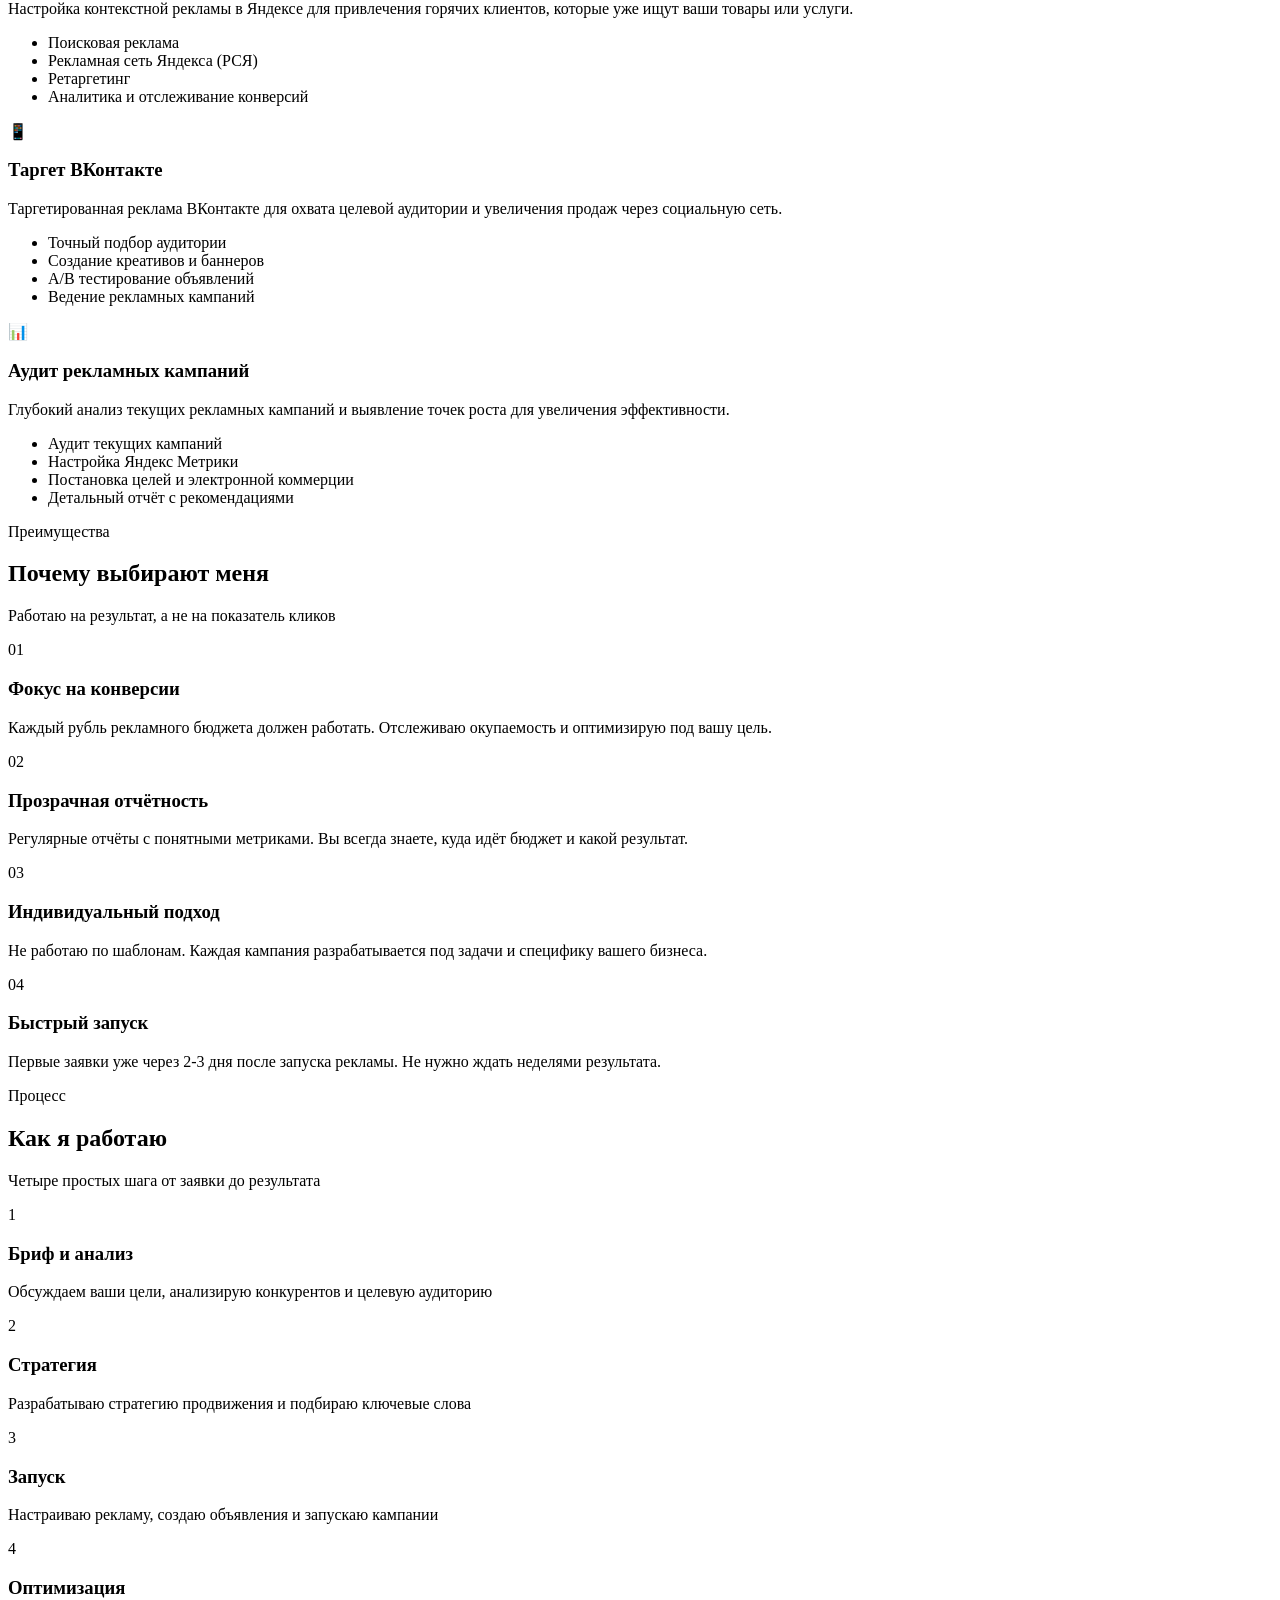
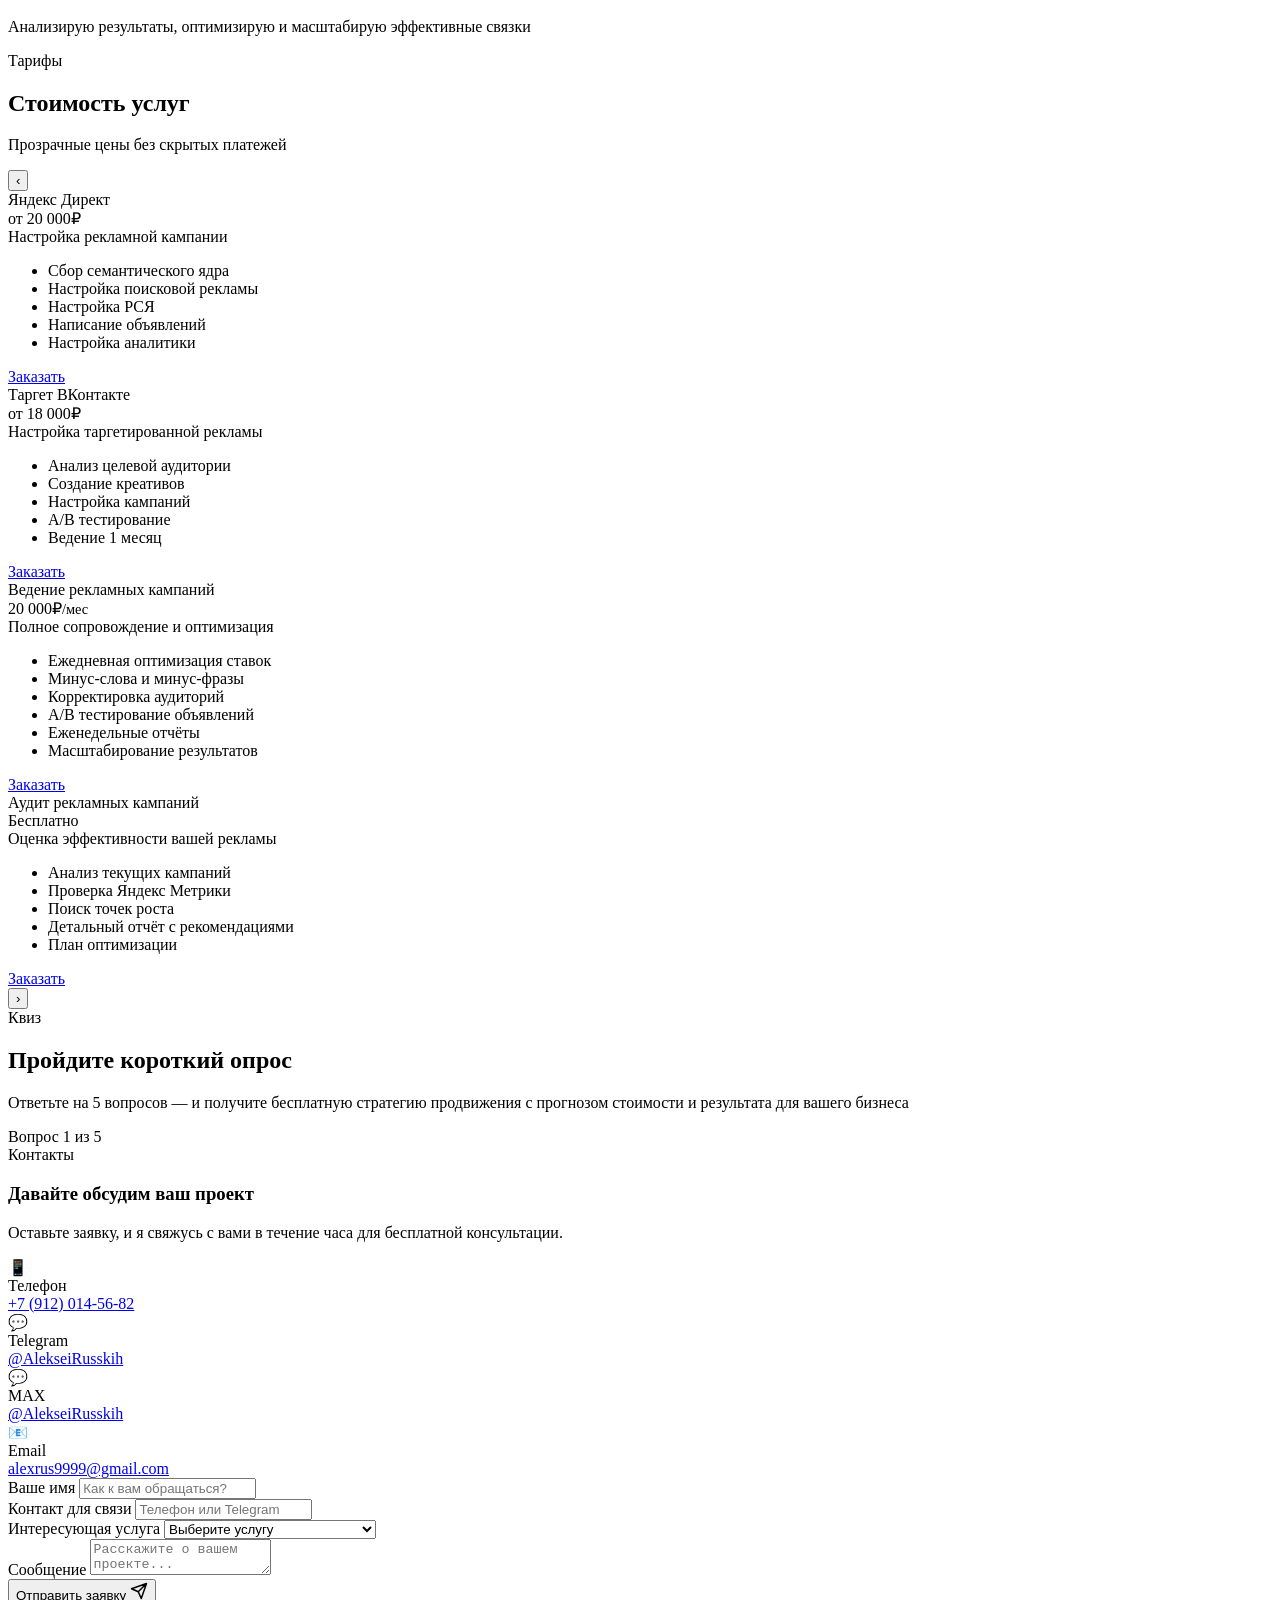
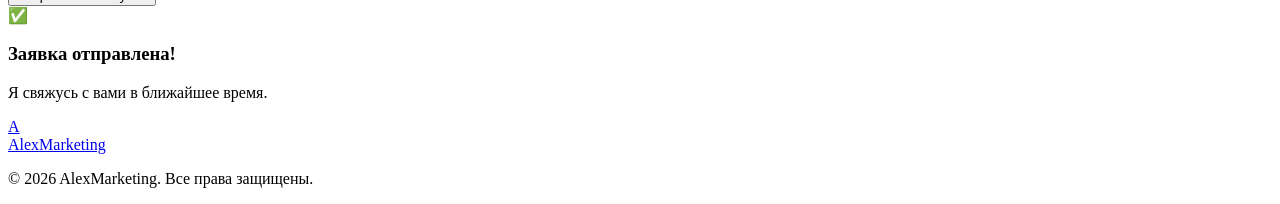
==== commit 25423874: "Add files via upload" ====
--- a/newsite.html
+++ b/newsite.html
@@ -6,453 +6,7 @@
     <title>AlexMarketing — Настройка Яндекс Директ и таргета ВКонтакте</title>
     <link rel="preconnect" href="https://fonts.googleapis.com">
     <link href="https://fonts.googleapis.com/css2?family=Inter:wght@300;400;500;600;700;800;900&display=swap" rel="stylesheet">
-    <style>
-        *, *::before, *::after { margin: 0; padding: 0; box-sizing: border-box; }
-        :root {
-            --bg-primary: #070b09;
-            --bg-secondary: #0d1411;
-            --bg-card: #121b17;
-            --bg-card-hover: #18241e;
-            --accent: #10b981;
-            --accent-light: #34d399;
-            --accent-glow: rgba(16, 185, 129, 0.3);
-            --accent-2: #a3e635;
-            --text-primary: #eef5f1;
-            --text-secondary: #8ea89b;
-            --text-muted: #5f7569;
-            --on-accent: #04150e;
-            --border: rgba(255, 255, 255, 0.06);
-            --gradient-1: linear-gradient(135deg, #10b981, #a3e635);
-            --radius: 16px;
-            --radius-sm: 10px;
-            --transition: 0.3s cubic-bezier(0.4, 0, 0.2, 1);
-        }
-        html { scroll-behavior: smooth; }
-        body {
-            font-family: 'Inter', 'Segoe UI', -apple-system, BlinkMacSystemFont, Roboto, sans-serif;
-            background: var(--bg-primary);
-            color: var(--text-primary);
-            line-height: 1.6;
-            overflow-x: hidden;
-        }
-        a { text-decoration: none; color: inherit; transition: var(--transition); }
-        ul { list-style: none; }
-        .container { max-width: 1200px; margin: 0 auto; padding: 0 24px; }
-        .bg-glow {
-            position: fixed; top: 0; left: 0; width: 100%; height: 100%;
-            pointer-events: none; z-index: 0; overflow: hidden;
-        }
-        .bg-glow::before, .bg-glow::after {
-            content: ''; position: absolute; border-radius: 50%;
-            filter: blur(120px); opacity: 0.12;
-        }
-        .bg-glow::before {
-            width: 600px; height: 600px; background: var(--accent);
-            top: -200px; right: -100px;
-            animation: floatGlow 8s ease-in-out infinite;
-        }
-        .bg-glow::after {
-            width: 500px; height: 500px; background: var(--accent-2);
-            bottom: -150px; left: -100px;
-            animation: floatGlow 10s ease-in-out infinite reverse;
-        }
-        @keyframes floatGlow {
-            0%, 100% { transform: translate(0, 0) scale(1); }
-            50% { transform: translate(40px, 30px) scale(1.1); }
-        }
-        header {
-            position: fixed; top: 0; left: 0; right: 0; z-index: 100;
-            background: rgba(7, 11, 9, 0.85);
-            backdrop-filter: blur(20px);
-            border-bottom: 1px solid var(--border);
-        }
-        header .container {
-            display: flex; align-items: center; justify-content: space-between; height: 72px;
-        }
-        .logo {
-            display: flex; align-items: center; gap: 10px;
-            font-size: 1.3rem; font-weight: 800; letter-spacing: -0.5px;
-        }
-        .logo-icon {
-            width: 40px; height: 40px; background: var(--gradient-1);
-            border-radius: var(--radius-sm); display: flex; align-items: center;
-            justify-content: center; font-size: 1.1rem; font-weight: 900;
-            color: var(--on-accent); box-shadow: 0 4px 15px var(--accent-glow);
-        }
-        .logo-text span {
-            background: var(--gradient-1);
-            -webkit-background-clip: text;
-            -webkit-text-fill-color: transparent;
-            background-clip: text;
-        }
-        nav ul { display: flex; gap: 32px; }
-        nav a { color: var(--text-secondary); font-weight: 500; font-size: 0.95rem; position: relative; }
-        nav a::after {
-            content: ''; position: absolute; bottom: -4px; left: 0;
-            width: 0; height: 2px; background: var(--gradient-1);
-            border-radius: 2px; transition: var(--transition);
-        }
-        nav a:hover { color: var(--text-primary); }
-        nav a:hover::after { width: 100%; }
-        .header-cta {
-            background: var(--gradient-1); color: var(--on-accent); padding: 10px 24px;
-            border-radius: 50px; font-weight: 600; font-size: 0.9rem;
-            box-shadow: 0 4px 15px var(--accent-glow);
-        }
-        .header-cta:hover { transform: translateY(-1px); box-shadow: 0 6px 20px var(--accent-glow); }
-        .burger {
-            display: none; flex-direction: column; gap: 5px; cursor: pointer;
-            background: none; border: none; padding: 4px;
-        }
-        .burger span { width: 26px; height: 2px; background: var(--text-primary); border-radius: 2px; transition: var(--transition); }
-        .hero { position: relative; z-index: 1; min-height: 100vh; display: flex; align-items: center; padding-top: 72px; }
-        .hero .container { display: grid; grid-template-columns: 1fr 1fr; gap: 60px; align-items: center; }
-        .hero-badge {
-            display: inline-flex; align-items: center; gap: 8px;
-            background: rgba(16, 185, 129, 0.1); border: 1px solid rgba(16, 185, 129, 0.2);
-            padding: 6px 16px; border-radius: 50px; font-size: 0.85rem;
-            color: var(--accent-light); margin-bottom: 24px;
-        }
-        .hero-badge::before {
-            content: ''; width: 8px; height: 8px; background: var(--accent);
-            border-radius: 50%; animation: pulse 2s infinite;
-        }
-        @keyframes pulse {
-            0%, 100% { opacity: 1; transform: scale(1); }
-            50% { opacity: 0.5; transform: scale(1.5); }
-        }
-        .hero h1 { font-size: 3rem; font-weight: 800; line-height: 1.15; letter-spacing: -1px; margin-bottom: 20px; }
-        .hero h1 .gradient-text {
-            background: var(--gradient-1);
-            -webkit-background-clip: text;
-            -webkit-text-fill-color: transparent;
-            background-clip: text;
-        }
-        .hero p { font-size: 1.1rem; color: var(--text-secondary); margin-bottom: 36px; max-width: 500px; line-height: 1.7; }
-        .hero-buttons { display: flex; gap: 16px; flex-wrap: wrap; }
-        .btn {
-            display: inline-flex; align-items: center; gap: 8px; padding: 14px 32px;
-            border-radius: 50px; font-weight: 600; font-size: 1rem; cursor: pointer;
-            border: none; transition: var(--transition); font-family: inherit;
-        }
-        .btn-primary { background: var(--gradient-1); color: var(--on-accent); box-shadow: 0 4px 20px var(--accent-glow); }
-        .btn-primary:hover { transform: translateY(-2px); box-shadow: 0 8px 30px var(--accent-glow); }
-        .btn-outline { background: transparent; color: var(--text-primary); border: 1px solid rgba(255, 255, 255, 0.15); }
-        .btn-outline:hover { border-color: var(--accent); background: rgba(16, 185, 129, 0.05); }
-        .hero-visual { position: relative; display: flex; justify-content: center; }
-        /* Фото на главном экране */
-        .hero-photo {
-            width: 100%;
-            max-width: 420px;
-            aspect-ratio: 3 / 4;
-            border-radius: var(--radius);
-            overflow: hidden;
-            position: relative;
-            border: 1px solid var(--border);
-            box-shadow: 0 20px 60px rgba(0, 0, 0, 0.3);
-            animation: floatPhoto 4s ease-in-out infinite;
-        }
-        .hero-photo img {
-            position: absolute;
-            inset: 0;
-            width: 100%;
-            height: 100%;
-            object-fit: cover;
-            object-position: top center;
-        }
-        .hero-photo-placeholder {
-            position: absolute;
-            inset: 0;
-            background: var(--bg-card);
-            display: flex;
-            flex-direction: column;
-            align-items: center;
-            justify-content: center;
-            display: none;
-        }
-        @keyframes floatPhoto {
-            0%, 100% { transform: translateY(0); }
-            50% { transform: translateY(-8px); }
-        }
-        .hero-card {
-            background: var(--bg-card); border: 1px solid var(--border);
-            border-radius: var(--radius); padding: 32px; width: 100%; max-width: 440px;
-            box-shadow: 0 20px 60px rgba(0, 0, 0, 0.3);
-        }
-        .hero-card-header { display: flex; align-items: center; gap: 8px; margin-bottom: 24px; }
-        .hero-card-dot { width: 12px; height: 12px; border-radius: 50%; }
-        .dot-red { background: #ef4444; }
-        .dot-yellow { background: #eab308; }
-        .dot-green { background: #22c55e; }
-        .stat-grid { display: grid; grid-template-columns: 1fr 1fr; gap: 16px; }
-        .stat-item { background: var(--bg-secondary); border-radius: var(--radius-sm); padding: 20px; text-align: center; }
-        .stat-number {
-            font-size: 1.8rem; font-weight: 800;
-            background: var(--gradient-1);
-            -webkit-background-clip: text;
-            -webkit-text-fill-color: transparent;
-            background-clip: text;
-        }
-        .stat-label { font-size: 0.8rem; color: var(--text-muted); margin-top: 4px; text-transform: uppercase; letter-spacing: 0.5px; }
-        .floating-badge {
-            position: absolute; background: var(--bg-card); border: 1px solid var(--border);
-            border-radius: var(--radius-sm); padding: 12px 18px; display: flex;
-            align-items: center; gap: 10px; font-size: 0.85rem; font-weight: 600;
-            box-shadow: 0 10px 30px rgba(0, 0, 0, 0.2); animation: float 4s ease-in-out infinite;
-        }
-        .floating-badge.top-right { top: -20px; right: -20px; }
-        .floating-badge.bottom-left { bottom: -15px; left: -20px; animation-delay: 2s; }
-        @keyframes float {
-            0%, 100% { transform: translateY(0); }
-            50% { transform: translateY(-10px); }
-        }
-        section { position: relative; z-index: 1; padding: 100px 0; }
-        .section-header { text-align: center; margin-bottom: 60px; }
-        .section-label {
-            display: inline-block; font-size: 0.8rem; text-transform: uppercase;
-            letter-spacing: 2px; color: var(--accent-light); font-weight: 600; margin-bottom: 12px;
-        }
-        .section-title { font-size: 2.4rem; font-weight: 800; letter-spacing: -0.5px; margin-bottom: 16px; }
-        .section-subtitle { color: var(--text-secondary); font-size: 1.1rem; max-width: 600px; margin: 0 auto; }
-        .services-grid { display: grid; grid-template-columns: repeat(3, 1fr); gap: 24px; }
-        .service-card {
-            background: var(--bg-card); border: 1px solid var(--border);
-            border-radius: var(--radius); padding: 36px; transition: var(--transition);
-            position: relative; overflow: hidden;
-        }
-        .service-card::before {
-            content: ''; position: absolute; top: 0; left: 0; right: 0;
-            height: 3px; background: var(--gradient-1); opacity: 0; transition: var(--transition);
-        }
-        .service-card:hover { background: var(--bg-card-hover); transform: translateY(-4px); border-color: rgba(16, 185, 129, 0.2); }
-        .service-card:hover::before { opacity: 1; }
-        .service-icon {
-            width: 56px; height: 56px; border-radius: var(--radius-sm);
-            display: flex; align-items: center; justify-content: center;
-            font-size: 1.6rem; margin-bottom: 20px;
-        }
-        .service-icon.purple { background: rgba(16, 185, 129, 0.15); }
-        .service-icon.cyan { background: rgba(56, 189, 248, 0.15); }
-        .service-icon.pink { background: rgba(251, 191, 36, 0.15); }
-        .service-icon.green { background: rgba(163, 230, 53, 0.15); }
-        .service-card h3 { font-size: 1.25rem; font-weight: 700; margin-bottom: 12px; }
-        .service-card p { color: var(--text-secondary); font-size: 0.95rem; line-height: 1.7; }
-        .service-features { margin-top: 16px; display: flex; flex-direction: column; gap: 8px; }
-        .service-features li { display: flex; align-items: center; gap: 8px; font-size: 0.9rem; color: var(--text-secondary); }
-        .service-features li::before { content: '\2713'; color: var(--accent-light); font-weight: 700; font-size: 0.8rem; }
-        .advantages-grid { display: grid; grid-template-columns: repeat(4, 1fr); gap: 24px; }
-        .advantage-card {
-            background: var(--bg-card); border: 1px solid var(--border);
-            border-radius: var(--radius); padding: 32px; text-align: center; transition: var(--transition);
-        }
-        .advantage-card:hover { border-color: rgba(16, 185, 129, 0.2); transform: translateY(-4px); }
-        .advantage-number {
-            font-size: 2.5rem; font-weight: 900;
-            background: var(--gradient-1);
-            -webkit-background-clip: text;
-            -webkit-text-fill-color: transparent;
-            background-clip: text;
-            margin-bottom: 12px;
-        }
-        .advantage-card h3 { font-size: 1.1rem; font-weight: 700; margin-bottom: 8px; }
-        .advantage-card p { color: var(--text-secondary); font-size: 0.9rem; }
-        .process-steps { display: grid; grid-template-columns: repeat(4, 1fr); gap: 24px; position: relative; }
-        .process-steps::before {
-            content: ''; position: absolute; top: 40px;
-            left: 12.5%; right: 12.5%; height: 2px; background: var(--border);
-        }
-        .step { text-align: center; position: relative; }
-        .step-number {
-            width: 56px; height: 56px; border-radius: 50%;
-            background: var(--gradient-1); display: flex; align-items: center;
-            justify-content: center; font-size: 1.2rem; font-weight: 800; color: var(--on-accent);
-            margin: 0 auto 20px; position: relative; z-index: 1; box-shadow: 0 4px 20px var(--accent-glow);
-        }
-        .step h3 { font-size: 1.05rem; font-weight: 700; margin-bottom: 8px; }
-        .step p { color: var(--text-secondary); font-size: 0.88rem; }
-        .pricing-grid { display: grid; grid-template-columns: repeat(3, 1fr); gap: 24px; }
-        .pricing-card {
-            background: var(--bg-card); border: 1px solid var(--border);
-            border-radius: var(--radius); padding: 36px; text-align: center;
-            transition: var(--transition); position: relative;
-        }
-        .pricing-card.featured { border-color: var(--accent); box-shadow: 0 0 40px var(--accent-glow); transform: scale(1.03); }
-        .pricing-card.featured .pricing-badge { display: inline-block; }
-        .pricing-badge {
-            display: none; position: absolute; top: -12px; left: 50%;
-            transform: translateX(-50%); background: var(--gradient-1);
-            color: var(--on-accent); font-size: 0.75rem; font-weight: 700;
-            padding: 4px 16px; border-radius: 50px; text-transform: uppercase; letter-spacing: 1px;
-        }
-        .pricing-card:hover { transform: translateY(-4px); border-color: rgba(16, 185, 129, 0.3); }
-        .pricing-card.featured:hover { transform: scale(1.03) translateY(-4px); }
-        /* Pricing slider */
-        .pricing-slider {
-            position: relative;
-            display: flex;
-            align-items: center;
-            gap: 16px;
-        }
-        .pricing-viewport {
-            overflow: hidden;
-            flex: 1;
-            padding: 24px 40px;
-            margin: 0 -40px;
-        }
-        .pricing-track {
-            display: flex;
-            transition: transform 0.5s cubic-bezier(0.4, 0, 0.2, 1);
-            gap: 24px;
-        }
-        .pricing-track .pricing-card {
-            flex-shrink: 0;
-            transition: border-color 0.4s, box-shadow 0.4s, transform 0.4s;
-        }
-        .pricing-card.active {
-            border-color: var(--accent) !important;
-            box-shadow: 0 0 40px var(--accent-glow);
-            transform: scale(1.03);
-        }
-        .pricing-card.active .btn {
-            background: var(--gradient-1) !important;
-            color: var(--on-accent) !important;
-            border-color: transparent !important;
-            box-shadow: 0 4px 20px var(--accent-glow);
-        }
-        .slider-btn {
-            width: 48px;
-            height: 48px;
-            border-radius: 50%;
-            border: 1px solid var(--border);
-            background: var(--bg-card);
-            color: var(--text-primary);
-            font-size: 1.5rem;
-            cursor: pointer;
-            display: flex;
-            align-items: center;
-            justify-content: center;
-            transition: var(--transition);
-            flex-shrink: 0;
-            z-index: 2;
-        }
-        .slider-btn:hover {
-            border-color: var(--accent);
-            background: rgba(16, 185, 129, 0.1);
-            color: var(--accent-light);
-        }
-        .slider-btn:disabled {
-            opacity: 0.3;
-            cursor: default;
-        }
-        .slider-btn:disabled:hover {
-            border-color: var(--border);
-            background: var(--bg-card);
-            color: var(--text-primary);
-        }
-        .slider-dots {
-            display: flex;
-            justify-content: center;
-            gap: 8px;
-            margin-top: 24px;
-        }
-        .slider-dot {
-            width: 10px;
-            height: 10px;
-            border-radius: 50%;
-            background: var(--text-muted);
-            border: none;
-            cursor: pointer;
-            transition: var(--transition);
-            padding: 0;
-        }
-        .slider-dot.active {
-            background: var(--accent);
-            width: 28px;
-            border-radius: 5px;
-        }
-        .pricing-name { font-size: 1.1rem; font-weight: 700; margin-bottom: 8px; }
-        .pricing-price { font-size: 2.5rem; font-weight: 900; margin-bottom: 4px; }
-        .pricing-price span { font-size: 1rem; font-weight: 500; color: var(--text-secondary); }
-        .pricing-desc { color: var(--text-muted); font-size: 0.88rem; margin-bottom: 24px; }
-        .pricing-features { text-align: left; margin-bottom: 28px; }
-        .pricing-features li { padding: 8px 0; font-size: 0.9rem; color: var(--text-secondary); display: flex; align-items: center; gap: 10px; border-bottom: 1px solid var(--border); }
-        .pricing-features li:last-child { border-bottom: none; }
-        .pricing-features li::before { content: '\2713'; color: var(--accent-light); font-weight: 700; }
-        .contact-wrapper { display: grid; grid-template-columns: 1fr 1fr; gap: 48px; align-items: start; }
-        .contact-info h3 { font-size: 1.5rem; font-weight: 700; margin-bottom: 16px; }
-        .contact-info > p { color: var(--text-secondary); margin-bottom: 32px; font-size: 1rem; }
-        .contact-item { display: flex; align-items: center; gap: 16px; margin-bottom: 20px; }
-        .contact-item-icon {
-            width: 48px; height: 48px; border-radius: var(--radius-sm);
-            background: rgba(16, 185, 129, 0.1); display: flex; align-items: center;
-            justify-content: center; font-size: 1.2rem; flex-shrink: 0;
-        }
-        .contact-item-text { font-size: 0.85rem; color: var(--text-muted); }
-        .contact-item-value { font-size: 1.05rem; font-weight: 600; margin-top: 2px; }
-        .contact-item-value a:hover { color: var(--accent-light); }
-        .contact-form {
-            background: var(--bg-card); border: 1px solid var(--border);
-            border-radius: var(--radius); padding: 36px;
-        }
-        .form-group { margin-bottom: 20px; }
-        .form-group label { display: block; font-size: 0.88rem; font-weight: 600; margin-bottom: 8px; color: var(--text-secondary); }
-        .form-group input, .form-group textarea, .form-group select {
-            width: 100%; padding: 14px 18px; background: var(--bg-secondary);
-            border: 1px solid var(--border); border-radius: var(--radius-sm);
-            color: var(--text-primary); font-size: 0.95rem; font-family: inherit;
-            transition: var(--transition); outline: none;
-        }
-        .form-group input::placeholder, .form-group textarea::placeholder { color: var(--text-muted); }
-        .form-group input:focus, .form-group textarea:focus, .form-group select:focus { border-color: var(--accent); box-shadow: 0 0 0 3px var(--accent-glow); }
-        .form-group textarea { resize: vertical; min-height: 120px; }
-        .form-group select option { background: var(--bg-secondary); color: var(--text-primary); }
-        .btn-submit { width: 100%; padding: 16px; font-size: 1rem; margin-top: 8px; }
-        footer { position: relative; z-index: 1; border-top: 1px solid var(--border); padding: 40px 0; }
-        footer .container { display: flex; align-items: center; justify-content: space-between; flex-wrap: wrap; gap: 16px; }
-        footer p { color: var(--text-muted); font-size: 0.88rem; }
-        .success-message { display: none; text-align: center; padding: 40px 20px; }
-        .success-message.show { display: block; }
-        .success-message .checkmark { font-size: 3rem; margin-bottom: 16px; }
-        .success-message h3 { font-size: 1.3rem; margin-bottom: 8px; }
-        .success-message p { color: var(--text-secondary); }
-        @media (max-width: 1024px) {
-            .hero .container { grid-template-columns: 1fr; text-align: center; }
-            .hero p { margin-left: auto; margin-right: auto; }
-            .hero-buttons { justify-content: center; }
-            .hero-visual { margin-top: 40px; }
-            .floating-badge.top-right { right: 0; }
-            .floating-badge.bottom-left { left: 0; }
-            .services-grid { grid-template-columns: 1fr; }
-            .advantages-grid { grid-template-columns: repeat(2, 1fr); }
-            .process-steps { grid-template-columns: repeat(2, 1fr); }
-            .process-steps::before { display: none; }
-            .pricing-slider { gap: 0; }
-            .pricing-track .pricing-card { min-width: 100%; }
-            .slider-btn { display: none; }
-            .slider-dots { display: flex; }
-            .contact-wrapper { grid-template-columns: 1fr; }
-        }
-        @media (max-width: 768px) {
-            .hero h1 { font-size: 2.2rem; }
-            .section-title { font-size: 1.8rem; }
-            nav ul { display: none; }
-            .burger { display: flex; }
-            .header-cta { display: none; }
-            nav.open ul {
-                display: flex; flex-direction: column; position: absolute;
-                top: 72px; left: 0; right: 0;
-                background: rgba(7, 11, 9, 0.95); backdrop-filter: blur(20px);
-                padding: 24px; gap: 20px; border-bottom: 1px solid var(--border);
-            }
-            .advantages-grid { grid-template-columns: 1fr; }
-            .process-steps { grid-template-columns: 1fr; }
-        }
-        @media (max-width: 480px) {
-            .hero h1 { font-size: 1.8rem; }
-            .hero-buttons { flex-direction: column; align-items: center; }
-            .btn { width: 100%; justify-content: center; }
-        }
-    </style>
+    <link rel="stylesheet" href="css/style.css">
 </head>
 <body>
     <div class="bg-glow"></div>
@@ -468,6 +22,7 @@
                     <li><a href="#advantages">Преимущества</a></li>
                     <li><a href="#process">Как работаю</a></li>
                     <li><a href="#pricing">Тарифы</a></li>
+                    <li><a href="#quiz">Квиз</a></li>
                     <li><a href="#contact">Контакты</a></li>
                 </ul>
             </nav>
@@ -676,6 +231,22 @@
             <div class="slider-dots" id="pricingDots"></div>
         </div>
     </section>
+    <section id="quiz">
+        <div class="container">
+            <div class="section-header">
+                <div class="section-label">Квиз</div>
+                <h2 class="section-title">Пройдите короткий опрос</h2>
+                <p class="section-subtitle">Ответьте на 5 вопросов — и получите бесплатную стратегию продвижения с прогнозом стоимости и результата для вашего бизнеса</p>
+            </div>
+            <div class="quiz-card">
+                <div class="quiz-progress">
+                    <div class="quiz-progress-bar"><div class="quiz-progress-fill" id="quizProgressFill"></div></div>
+                    <div class="quiz-progress-text" id="quizProgressText">Вопрос 1 из 5</div>
+                </div>
+                <div id="quizSteps"></div>
+            </div>
+        </div>
+    </section>
     <section id="contact">
         <div class="container">
             <div class="contact-wrapper">
@@ -763,177 +334,6 @@
             <p>&copy; 2026 AlexMarketing. Все права защищены.</p>
         </div>
     </footer>
-    <script>
-        const burger = document.getElementById('burger');
-        const nav = document.getElementById('mainNav');
-        burger.addEventListener('click', () => nav.classList.toggle('open'));
-        document.querySelectorAll('nav a').forEach(link => link.addEventListener('click', () => nav.classList.remove('open')));
-        document.querySelectorAll('a[href^="#"]').forEach(anchor => {
-            anchor.addEventListener('click', function(e) {
-                e.preventDefault();
-                const target = document.querySelector(this.getAttribute('href'));
-                if (target) target.scrollIntoView({ behavior: 'smooth', block: 'start' });
-            });
-        });
-
-        // Form
-        const form = document.getElementById('contactForm');
-        const successMessage = document.getElementById('successMessage');
-        form.addEventListener('submit', function(e) {
-            e.preventDefault();
-
-            // Проверка: при локальном открытии файла (file://) FormSubmit AJAX не работает из-за CORS
-            if (window.location.protocol === 'file:') {
-                const name = form.name.value || 'Клиент';
-                const contactVal = form.contact.value || '';
-                const service = form.service.value || 'Не указана';
-                const message = form.message.value || '';
-                const body = encodeURIComponent(
-                    'Имя: ' + name + '\nКонтакт: ' + contactVal + '\nУслуга: ' + service + '\nСообщение: ' + message
-                );
-                window.location.href = 'mailto:alexrus9999@gmail.com?subject=' + encodeURIComponent('Новая заявка с сайта') + '&body=' + body;
-                return;
-            }
-
-            const button = form.querySelector('.btn-submit');
-            const originalText = button.innerHTML;
-            button.disabled = true;
-            button.textContent = 'Отправка...';
-
-            fetch(form.action, {
-                method: 'POST',
-                body: new FormData(form),
-                headers: { 'Accept': 'application/json' }
-            }).then(response => {
-                if (!response.ok) {
-                    throw new Error('HTTP ' + response.status);
-                }
-                return response.json();
-            }).then(data => {
-                if (data.success) {
-                    form.reset();
-                    form.style.display = 'none';
-                    successMessage.classList.add('show');
-                    setTimeout(() => { form.style.display = ''; successMessage.classList.remove('show'); }, 5000);
-                } else if (data.message && data.message.toLowerCase().includes('confirm')) {
-                    // Email не активирован — перенаправляем на обычную отправку для получения письма активации
-                    alert('Необходимо активировать email в FormSubmit. Сейчас откроется страница активации.');
-                    form.removeEventListener('submit', arguments.callee);
-                    form.submit();
-                } else {
-                    alert(data.message || 'Не удалось отправить заявку. Попробуйте позже.');
-                }
-            }).catch(err => {
-                if (err.message && err.message.includes('Failed to fetch')) {
-                    alert('Не удалось отправить. Убедитесь, что сайт открыт через http(s):// (не file://) и интернет подключён.');
-                } else {
-                    alert('Ошибка соединения. Проверьте интернет и попробуйте снова.');
-                }
-            }).finally(() => {
-                button.disabled = false;
-                button.innerHTML = originalText;
-            });
-        });
-        const observer = new IntersectionObserver((entries) => {
-            entries.forEach(entry => {
-                if (entry.isIntersecting) {
-                    entry.target.style.opacity = '1';
-                    entry.target.style.transform = 'translateY(0)';
-                }
-            });
-        }, { threshold: 0.1, rootMargin: '0px 0px -50px 0px' });
-        document.querySelectorAll('.service-card, .advantage-card, .step').forEach(el => {
-            el.style.opacity = '0';
-            el.style.transform = 'translateY(30px)';
-            el.style.transition = 'opacity 0.6s ease, transform 0.6s ease';
-            observer.observe(el);
-        });
-
-        // Pricing slider
-        (function() {
-            const track = document.getElementById('pricingTrack');
-            const viewport = document.getElementById('pricingViewport');
-            const prevBtn = document.getElementById('pricingPrev');
-            const nextBtn = document.getElementById('pricingNext');
-            const dotsContainer = document.getElementById('pricingDots');
-            const realCards = [...track.querySelectorAll('.pricing-card')];
-            const realCount = realCards.length;
-            const GAP = 24;
-            let activeIdx = 1;
-
-            // Clone edge cards
-            const lastClone = realCards[realCount - 1].cloneNode(true);
-            const firstClone = realCards[0].cloneNode(true);
-            track.insertBefore(lastClone, track.firstChild);
-            track.appendChild(firstClone);
-            const allItems = [...track.querySelectorAll('.pricing-card')];
-            lastClone.classList.add('clone');
-            firstClone.classList.add('clone');
-
-            // Create dots
-            for (let i = 0; i < realCount; i++) {
-                const dot = document.createElement('button');
-                dot.className = 'slider-dot' + (i === activeIdx ? ' active' : '');
-                dot.addEventListener('click', () => setActive(i));
-                dotsContainer.appendChild(dot);
-            }
-
-            function getCardWidth() {
-                return (viewport.clientWidth - 80 - GAP * 2) / 3;
-            }
-
-            function layout() {
-                const w = getCardWidth();
-                allItems.forEach(card => { card.style.width = w + 'px'; });
-            }
-
-            function centerItem(pos) {
-                const cardWidth = getCardWidth();
-                const offset = 40 + pos * (cardWidth + GAP) + cardWidth / 2 - viewport.clientWidth / 2;
-                track.style.transform = 'translateX(-' + offset + 'px)';
-            }
-
-            function setActive(idx) {
-                activeIdx = idx;
-                const pos = idx + 1;
-                realCards.forEach((c, i) => {
-                    c.classList.toggle('active', i === idx);
-                });
-                // Highlight matching clone
-                allItems.forEach(card => {
-                    if (card.classList.contains('clone')) {
-                        card.classList.remove('active');
-                    }
-                });
-                if (pos < allItems.length) allItems[pos].classList.add('active');
-
-                dotsContainer.querySelectorAll('.slider-dot').forEach((d, i) => {
-                    d.classList.toggle('active', i === idx);
-                });
-                prevBtn.disabled = idx === 0;
-                nextBtn.disabled = idx === realCount - 1;
-                centerItem(pos);
-            }
-
-            prevBtn.addEventListener('click', () => { if (activeIdx > 0) setActive(activeIdx - 1); });
-            nextBtn.addEventListener('click', () => { if (activeIdx < realCount - 1) setActive(activeIdx + 1); });
-
-            // Swipe
-            let startX = 0;
-            track.addEventListener('touchstart', (e) => { startX = e.touches[0].clientX; }, { passive: true });
-            track.addEventListener('touchend', (e) => {
-                const diff = startX - e.changedTouches[0].clientX;
-                if (Math.abs(diff) > 50) {
-                    if (diff > 0 && activeIdx < realCount - 1) setActive(activeIdx + 1);
-                    else if (diff < 0 && activeIdx > 0) setActive(activeIdx - 1);
-                }
-            }, { passive: true });
-
-            window.addEventListener('resize', () => { layout(); centerItem(activeIdx + 1); });
-
-            layout();
-            setActive(activeIdx);
-        })();
-    </script>
+    <script src="js/main.js" defer></script>
 </body>
 </html>
